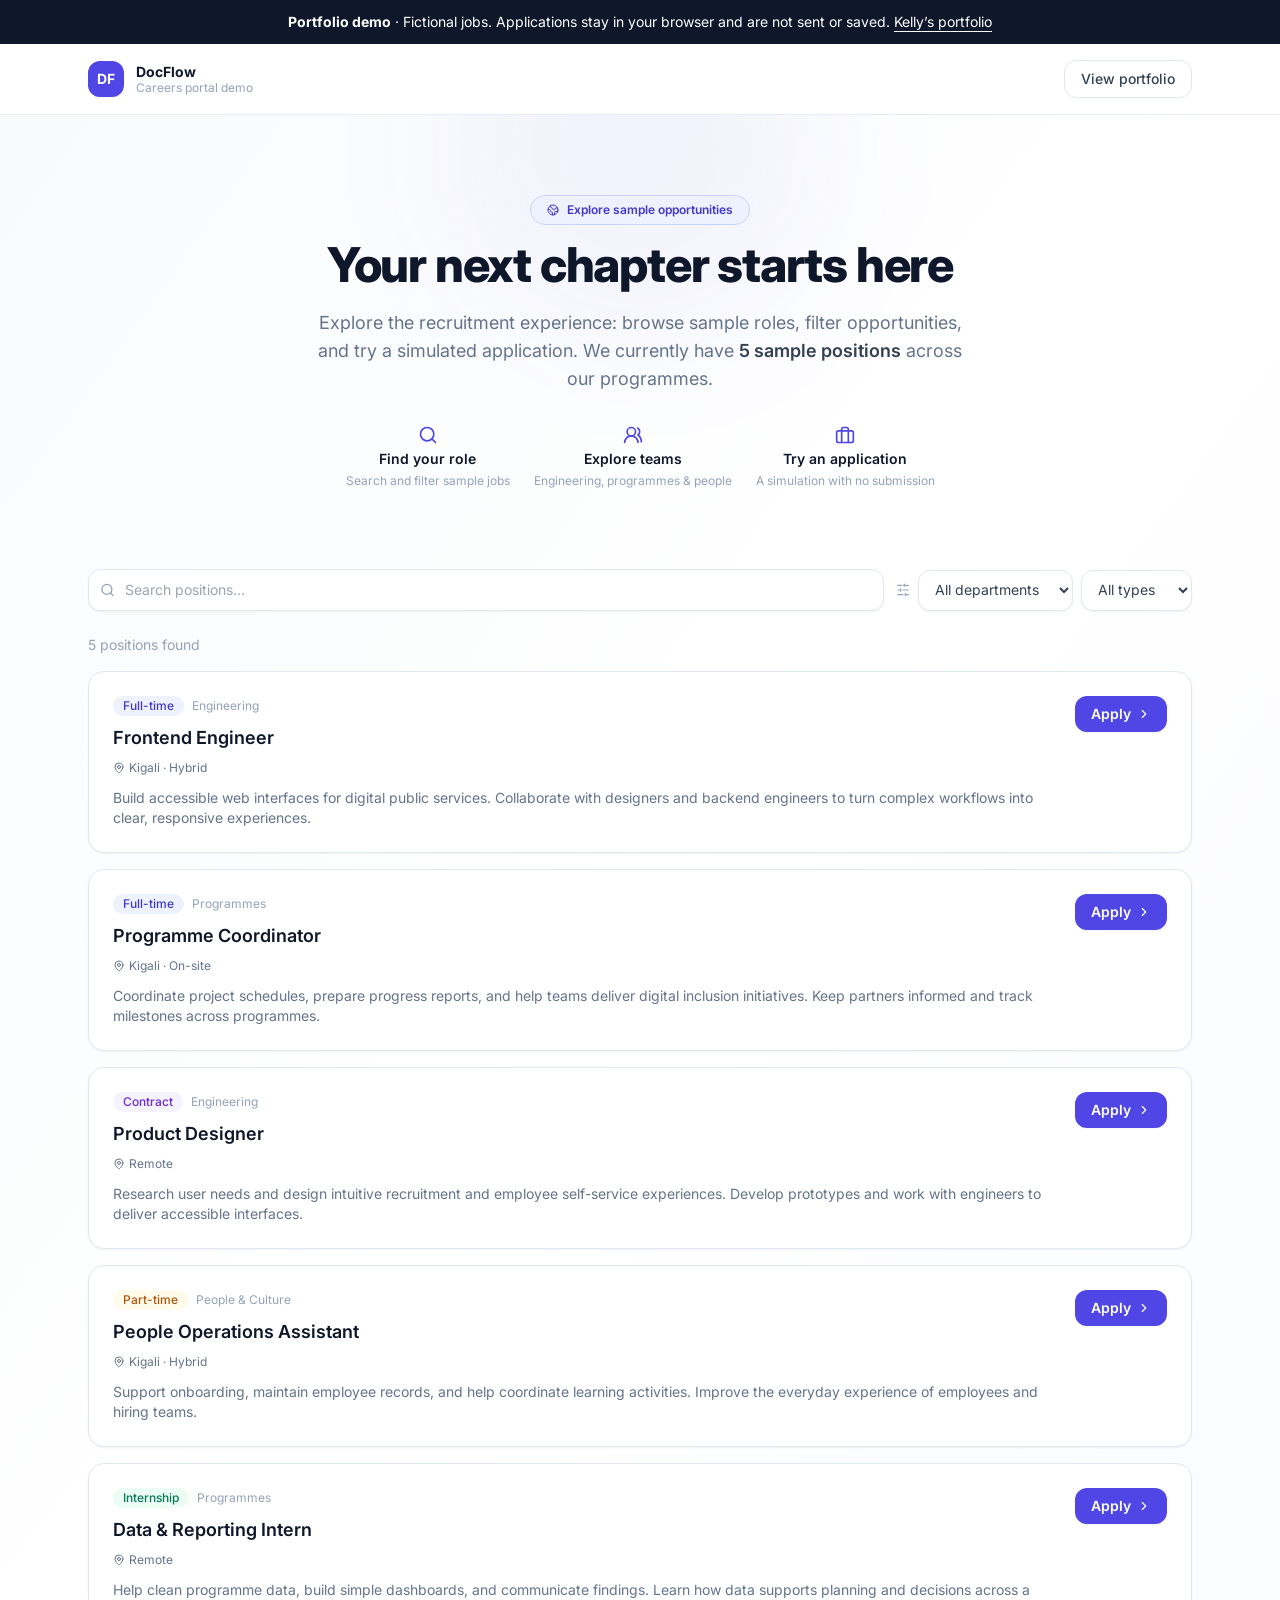
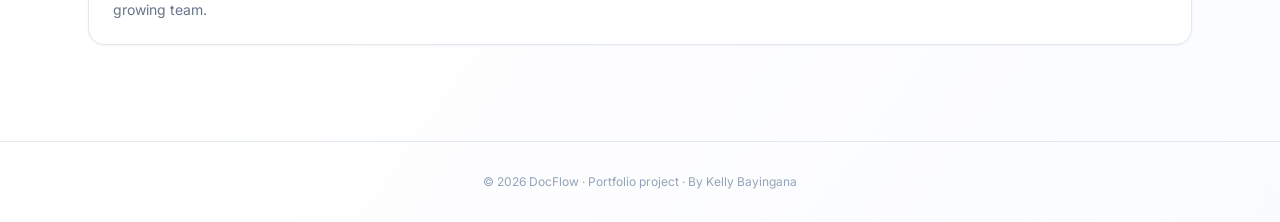
==== demos/docflow/index.html @ 4f66fca7 "Publish DocFlow careers portfolio demo with fictional jobs" ====
<!doctype html>
<html lang="en">
  <head>
    <meta charset="UTF-8" />
    <meta name="viewport" content="width=device-width, initial-scale=1.0" />
    <meta name="description" content="A portfolio demo by Kelly Bayingana. Explore fictional jobs and try a simulated application." />
    <meta name="robots" content="index, follow" />

    <!-- Open Graph for social sharing -->
    <meta property="og:type" content="website" />
    <meta property="og:title" content="DocFlow Careers Demo | Kelly Bayingana" />
    <meta property="og:description" content="Explore sample jobs and try a simulated application. No real vacancies or submissions." />

    <title>DocFlow Careers Demo | Kelly Bayingana</title>

    <link rel="preconnect" href="https://fonts.googleapis.com" />
    <link rel="preconnect" href="https://fonts.gstatic.com" crossorigin />
    <link href="https://fonts.googleapis.com/css2?family=Inter:wght@300;400;500;600;700;800&display=swap" rel="stylesheet" />
    <script type="module" crossorigin src="./assets/index-Dqf6gx4p.js"></script>
    <link rel="modulepreload" crossorigin href="./assets/vendor-Ba-yN1cj.js">
    <link rel="modulepreload" crossorigin href="./assets/icons-WJ3OxXAC.js">
    <link rel="stylesheet" crossorigin href="./assets/index-CYFd_Edy.css">
  </head>
  <body>
    <div id="root"></div>
  </body>
</html>
---- demos/docflow/assets/index-CYFd_Edy.css ----
*,:before,:after{--tw-border-spacing-x: 0;--tw-border-spacing-y: 0;--tw-translate-x: 0;--tw-translate-y: 0;--tw-rotate: 0;--tw-skew-x: 0;--tw-skew-y: 0;--tw-scale-x: 1;--tw-scale-y: 1;--tw-pan-x: ;--tw-pan-y: ;--tw-pinch-zoom: ;--tw-scroll-snap-strictness: proximity;--tw-gradient-from-position: ;--tw-gradient-via-position: ;--tw-gradient-to-position: ;--tw-ordinal: ;--tw-slashed-zero: ;--tw-numeric-figure: ;--tw-numeric-spacing: ;--tw-numeric-fraction: ;--tw-ring-inset: ;--tw-ring-offset-width: 0px;--tw-ring-offset-color: #fff;--tw-ring-color: rgb(59 130 246 / .5);--tw-ring-offset-shadow: 0 0 #0000;--tw-ring-shadow: 0 0 #0000;--tw-shadow: 0 0 #0000;--tw-shadow-colored: 0 0 #0000;--tw-blur: ;--tw-brightness: ;--tw-contrast: ;--tw-grayscale: ;--tw-hue-rotate: ;--tw-invert: ;--tw-saturate: ;--tw-sepia: ;--tw-drop-shadow: ;--tw-backdrop-blur: ;--tw-backdrop-brightness: ;--tw-backdrop-contrast: ;--tw-backdrop-grayscale: ;--tw-backdrop-hue-rotate: ;--tw-backdrop-invert: ;--tw-backdrop-opacity: ;--tw-backdrop-saturate: ;--tw-backdrop-sepia: ;--tw-contain-size: ;--tw-contain-layout: ;--tw-contain-paint: ;--tw-contain-style: }::backdrop{--tw-border-spacing-x: 0;--tw-border-spacing-y: 0;--tw-translate-x: 0;--tw-translate-y: 0;--tw-rotate: 0;--tw-skew-x: 0;--tw-skew-y: 0;--tw-scale-x: 1;--tw-scale-y: 1;--tw-pan-x: ;--tw-pan-y: ;--tw-pinch-zoom: ;--tw-scroll-snap-strictness: proximity;--tw-gradient-from-position: ;--tw-gradient-via-position: ;--tw-gradient-to-position: ;--tw-ordinal: ;--tw-slashed-zero: ;--tw-numeric-figure: ;--tw-numeric-spacing: ;--tw-numeric-fraction: ;--tw-ring-inset: ;--tw-ring-offset-width: 0px;--tw-ring-offset-color: #fff;--tw-ring-color: rgb(59 130 246 / .5);--tw-ring-offset-shadow: 0 0 #0000;--tw-ring-shadow: 0 0 #0000;--tw-shadow: 0 0 #0000;--tw-shadow-colored: 0 0 #0000;--tw-blur: ;--tw-brightness: ;--tw-contrast: ;--tw-grayscale: ;--tw-hue-rotate: ;--tw-invert: ;--tw-saturate: ;--tw-sepia: ;--tw-drop-shadow: ;--tw-backdrop-blur: ;--tw-backdrop-brightness: ;--tw-backdrop-contrast: ;--tw-backdrop-grayscale: ;--tw-backdrop-hue-rotate: ;--tw-backdrop-invert: ;--tw-backdrop-opacity: ;--tw-backdrop-saturate: ;--tw-backdrop-sepia: ;--tw-contain-size: ;--tw-contain-layout: ;--tw-contain-paint: ;--tw-contain-style: }*,:before,:after{box-sizing:border-box;border-width:0;border-style:solid;border-color:#e5e7eb}:before,:after{--tw-content: ""}html,:host{line-height:1.5;-webkit-text-size-adjust:100%;-moz-tab-size:4;-o-tab-size:4;tab-size:4;font-family:Inter,system-ui,sans-serif;font-feature-settings:normal;font-variation-settings:normal;-webkit-tap-highlight-color:transparent}body{margin:0;line-height:inherit}hr{height:0;color:inherit;border-top-width:1px}abbr:where([title]){-webkit-text-decoration:underline dotted;text-decoration:underline dotted}h1,h2,h3,h4,h5,h6{font-size:inherit;font-weight:inherit}a{color:inherit;text-decoration:inherit}b,strong{font-weight:bolder}code,kbd,samp,pre{font-family:ui-monospace,SFMono-Regular,Menlo,Monaco,Consolas,Liberation Mono,Courier New,monospace;font-feature-settings:normal;font-variation-settings:normal;font-size:1em}small{font-size:80%}sub,sup{font-size:75%;line-height:0;position:relative;vertical-align:baseline}sub{bottom:-.25em}sup{top:-.5em}table{text-indent:0;border-color:inherit;border-collapse:collapse}button,input,optgroup,select,textarea{font-family:inherit;font-feature-settings:inherit;font-variation-settings:inherit;font-size:100%;font-weight:inherit;line-height:inherit;letter-spacing:inherit;color:inherit;margin:0;padding:0}button,select{text-transform:none}button,input:where([type=button]),input:where([type=reset]),input:where([type=submit]){-webkit-appearance:button;background-color:transparent;background-image:none}:-moz-focusring{outline:auto}:-moz-ui-invalid{box-shadow:none}progress{vertical-align:baseline}::-webkit-inner-spin-button,::-webkit-outer-spin-button{height:auto}[type=search]{-webkit-appearance:textfield;outline-offset:-2px}::-webkit-search-decoration{-webkit-appearance:none}::-webkit-file-upload-button{-webkit-appearance:button;font:inherit}summary{display:list-item}blockquote,dl,dd,h1,h2,h3,h4,h5,h6,hr,figure,p,pre{margin:0}fieldset{margin:0;padding:0}legend{padding:0}ol,ul,menu{list-style:none;margin:0;padding:0}dialog{padding:0}textarea{resize:vertical}input::-moz-placeholder,textarea::-moz-placeholder{opacity:1;color:#9ca3af}input::placeholder,textarea::placeholder{opacity:1;color:#9ca3af}button,[role=button]{cursor:pointer}:disabled{cursor:default}img,svg,video,canvas,audio,iframe,embed,object{display:block;vertical-align:middle}img,video{max-width:100%;height:auto}[hidden]:where(:not([hidden=until-found])){display:none}.pointer-events-none{pointer-events:none}.absolute{position:absolute}.relative{position:relative}.sticky{position:sticky}.inset-0{top:0;right:0;bottom:0;left:0}.-top-40{top:-10rem}.left-1\/2{left:50%}.left-3{left:.75rem}.top-0{top:0}.top-1\/2{top:50%}.top-24{top:6rem}.z-40{z-index:40}.mx-auto{margin-left:auto;margin-right:auto}.mb-1\.5{margin-bottom:.375rem}.mb-2{margin-bottom:.5rem}.mb-4{margin-bottom:1rem}.mb-6{margin-bottom:1.5rem}.ml-0\.5{margin-left:.125rem}.mt-0\.5{margin-top:.125rem}.mt-1{margin-top:.25rem}.mt-2{margin-top:.5rem}.mt-3{margin-top:.75rem}.mt-4{margin-top:1rem}.mt-5{margin-top:1.25rem}.mt-6{margin-top:1.5rem}.mt-8{margin-top:2rem}.line-clamp-2{overflow:hidden;display:-webkit-box;-webkit-box-orient:vertical;-webkit-line-clamp:2}.line-clamp-6{overflow:hidden;display:-webkit-box;-webkit-box-orient:vertical;-webkit-line-clamp:6}.block{display:block}.flex{display:flex}.inline-flex{display:inline-flex}.grid{display:grid}.hidden{display:none}.h-12{height:3rem}.h-20{height:5rem}.h-32{height:8rem}.h-4{height:1rem}.h-7{height:1.75rem}.h-8{height:2rem}.h-9{height:2.25rem}.h-96{height:24rem}.min-h-\[120px\]{min-height:120px}.min-h-screen{min-height:100vh}.w-12{width:3rem}.w-20{width:5rem}.w-4{width:1rem}.w-7{width:1.75rem}.w-8{width:2rem}.w-9{width:2.25rem}.w-96{width:24rem}.w-full{width:100%}.min-w-0{min-width:0px}.max-w-2xl{max-width:42rem}.max-w-3xl{max-width:48rem}.max-w-4xl{max-width:56rem}.max-w-6xl{max-width:72rem}.max-w-md{max-width:28rem}.flex-1{flex:1 1 0%}.shrink-0{flex-shrink:0}.-translate-x-1\/2{--tw-translate-x: -50%;transform:translate(var(--tw-translate-x),var(--tw-translate-y)) rotate(var(--tw-rotate)) skew(var(--tw-skew-x)) skewY(var(--tw-skew-y)) scaleX(var(--tw-scale-x)) scaleY(var(--tw-scale-y))}.-translate-y-1\/2{--tw-translate-y: -50%;transform:translate(var(--tw-translate-x),var(--tw-translate-y)) rotate(var(--tw-rotate)) skew(var(--tw-skew-x)) skewY(var(--tw-skew-y)) scaleX(var(--tw-scale-x)) scaleY(var(--tw-scale-y))}@keyframes fadeIn{0%{opacity:0}to{opacity:1}}.animate-fade-in{animation:fadeIn .2s ease-out}@keyframes skeleton{0%,to{opacity:1}50%{opacity:.4}}.animate-skeleton{animation:skeleton 1.5s ease-in-out infinite}@keyframes spin{to{transform:rotate(360deg)}}.animate-spin{animation:spin 1s linear infinite}.cursor-pointer{cursor:pointer}.resize-none{resize:none}.flex-col{flex-direction:column}.flex-wrap{flex-wrap:wrap}.items-start{align-items:flex-start}.items-center{align-items:center}.justify-center{justify-content:center}.justify-between{justify-content:space-between}.gap-1{gap:.25rem}.gap-1\.5{gap:.375rem}.gap-2{gap:.5rem}.gap-3{gap:.75rem}.gap-4{gap:1rem}.gap-6{gap:1.5rem}.gap-8{gap:2rem}.gap-x-4{-moz-column-gap:1rem;column-gap:1rem}.gap-y-1{row-gap:.25rem}.space-y-2>:not([hidden])~:not([hidden]){--tw-space-y-reverse: 0;margin-top:calc(.5rem * calc(1 - var(--tw-space-y-reverse)));margin-bottom:calc(.5rem * var(--tw-space-y-reverse))}.space-y-4>:not([hidden])~:not([hidden]){--tw-space-y-reverse: 0;margin-top:calc(1rem * calc(1 - var(--tw-space-y-reverse)));margin-bottom:calc(1rem * var(--tw-space-y-reverse))}.space-y-8>:not([hidden])~:not([hidden]){--tw-space-y-reverse: 0;margin-top:calc(2rem * calc(1 - var(--tw-space-y-reverse)));margin-bottom:calc(2rem * var(--tw-space-y-reverse))}.overflow-hidden{overflow:hidden}.rounded{border-radius:.25rem}.rounded-2xl{border-radius:1rem}.rounded-full{border-radius:9999px}.rounded-lg{border-radius:.5rem}.rounded-xl{border-radius:.75rem}.border{border-width:1px}.border-2{border-width:2px}.border-b{border-bottom-width:1px}.border-t{border-top-width:1px}.border-dashed{border-style:dashed}.border-emerald-400{--tw-border-opacity: 1;border-color:rgb(52 211 153 / var(--tw-border-opacity, 1))}.border-primary-200{--tw-border-opacity: 1;border-color:rgb(199 210 254 / var(--tw-border-opacity, 1))}.border-primary-400{--tw-border-opacity: 1;border-color:rgb(129 140 248 / var(--tw-border-opacity, 1))}.border-primary-600{--tw-border-opacity: 1;border-color:rgb(79 70 229 / var(--tw-border-opacity, 1))}.border-slate-100{--tw-border-opacity: 1;border-color:rgb(241 245 249 / var(--tw-border-opacity, 1))}.border-slate-200{--tw-border-opacity: 1;border-color:rgb(226 232 240 / var(--tw-border-opacity, 1))}.border-slate-200\/80{border-color:#e2e8f0cc}.border-slate-300{--tw-border-opacity: 1;border-color:rgb(203 213 225 / var(--tw-border-opacity, 1))}.border-white\/30{border-color:#ffffff4d}.border-t-transparent{border-top-color:transparent}.border-t-white{--tw-border-opacity: 1;border-top-color:rgb(255 255 255 / var(--tw-border-opacity, 1))}.bg-amber-50{--tw-bg-opacity: 1;background-color:rgb(255 251 235 / var(--tw-bg-opacity, 1))}.bg-emerald-100{--tw-bg-opacity: 1;background-color:rgb(209 250 229 / var(--tw-bg-opacity, 1))}.bg-emerald-50{--tw-bg-opacity: 1;background-color:rgb(236 253 245 / var(--tw-bg-opacity, 1))}.bg-primary-50{--tw-bg-opacity: 1;background-color:rgb(238 242 255 / var(--tw-bg-opacity, 1))}.bg-primary-600{--tw-bg-opacity: 1;background-color:rgb(79 70 229 / var(--tw-bg-opacity, 1))}.bg-primary-600\/5{background-color:#4f46e50d}.bg-rose-50{--tw-bg-opacity: 1;background-color:rgb(255 241 242 / var(--tw-bg-opacity, 1))}.bg-slate-100{--tw-bg-opacity: 1;background-color:rgb(241 245 249 / var(--tw-bg-opacity, 1))}.bg-slate-50{--tw-bg-opacity: 1;background-color:rgb(248 250 252 / var(--tw-bg-opacity, 1))}.bg-slate-900{--tw-bg-opacity: 1;background-color:rgb(15 23 42 / var(--tw-bg-opacity, 1))}.bg-violet-50{--tw-bg-opacity: 1;background-color:rgb(245 243 255 / var(--tw-bg-opacity, 1))}.bg-white{--tw-bg-opacity: 1;background-color:rgb(255 255 255 / var(--tw-bg-opacity, 1))}.bg-white\/90{background-color:#ffffffe6}.bg-gradient-to-br{background-image:linear-gradient(to bottom right,var(--tw-gradient-stops))}.from-slate-50{--tw-gradient-from: #f8fafc var(--tw-gradient-from-position);--tw-gradient-to: rgb(248 250 252 / 0) var(--tw-gradient-to-position);--tw-gradient-stops: var(--tw-gradient-from), var(--tw-gradient-to)}.via-white{--tw-gradient-to: rgb(255 255 255 / 0) var(--tw-gradient-to-position);--tw-gradient-stops: var(--tw-gradient-from), #fff var(--tw-gradient-via-position), var(--tw-gradient-to)}.to-primary-50\/30{--tw-gradient-to: rgb(238 242 255 / .3) var(--tw-gradient-to-position)}.p-4{padding:1rem}.p-6{padding:1.5rem}.p-8{padding:2rem}.px-2\.5{padding-left:.625rem;padding-right:.625rem}.px-3{padding-left:.75rem;padding-right:.75rem}.px-3\.5{padding-left:.875rem;padding-right:.875rem}.px-4{padding-left:1rem;padding-right:1rem}.px-6{padding-left:1.5rem;padding-right:1.5rem}.px-8{padding-left:2rem;padding-right:2rem}.py-0\.5{padding-top:.125rem;padding-bottom:.125rem}.py-1\.5{padding-top:.375rem;padding-bottom:.375rem}.py-10{padding-top:2.5rem;padding-bottom:2.5rem}.py-2{padding-top:.5rem;padding-bottom:.5rem}.py-2\.5{padding-top:.625rem;padding-bottom:.625rem}.py-20{padding-top:5rem;padding-bottom:5rem}.py-24{padding-top:6rem;padding-bottom:6rem}.py-3{padding-top:.75rem;padding-bottom:.75rem}.py-4{padding-top:1rem;padding-bottom:1rem}.py-8{padding-top:2rem;padding-bottom:2rem}.pb-24{padding-bottom:6rem}.pl-9{padding-left:2.25rem}.pr-3\.5{padding-right:.875rem}.pr-4{padding-right:1rem}.pt-2{padding-top:.5rem}.pt-4{padding-top:1rem}.text-center{text-align:center}.text-2xl{font-size:1.5rem;line-height:2rem}.text-4xl{font-size:2.25rem;line-height:2.5rem}.text-lg{font-size:1.125rem;line-height:1.75rem}.text-sm{font-size:.875rem;line-height:1.25rem}.text-xl{font-size:1.25rem;line-height:1.75rem}.text-xs{font-size:.75rem;line-height:1rem}.font-bold{font-weight:700}.font-extrabold{font-weight:800}.font-medium{font-weight:500}.font-normal{font-weight:400}.font-semibold{font-weight:600}.uppercase{text-transform:uppercase}.leading-relaxed{line-height:1.625}.leading-snug{line-height:1.375}.leading-tight{line-height:1.25}.tracking-tight{letter-spacing:-.025em}.tracking-wide{letter-spacing:.025em}.text-amber-600{--tw-text-opacity: 1;color:rgb(217 119 6 / var(--tw-text-opacity, 1))}.text-amber-700{--tw-text-opacity: 1;color:rgb(180 83 9 / var(--tw-text-opacity, 1))}.text-emerald-600{--tw-text-opacity: 1;color:rgb(5 150 105 / var(--tw-text-opacity, 1))}.text-emerald-700{--tw-text-opacity: 1;color:rgb(4 120 87 / var(--tw-text-opacity, 1))}.text-primary-600{--tw-text-opacity: 1;color:rgb(79 70 229 / var(--tw-text-opacity, 1))}.text-primary-700{--tw-text-opacity: 1;color:rgb(67 56 202 / var(--tw-text-opacity, 1))}.text-rose-500{--tw-text-opacity: 1;color:rgb(244 63 94 / var(--tw-text-opacity, 1))}.text-rose-600{--tw-text-opacity: 1;color:rgb(225 29 72 / var(--tw-text-opacity, 1))}.text-rose-700{--tw-text-opacity: 1;color:rgb(190 18 60 / var(--tw-text-opacity, 1))}.text-slate-200{--tw-text-opacity: 1;color:rgb(226 232 240 / var(--tw-text-opacity, 1))}.text-slate-300{--tw-text-opacity: 1;color:rgb(203 213 225 / var(--tw-text-opacity, 1))}.text-slate-400{--tw-text-opacity: 1;color:rgb(148 163 184 / var(--tw-text-opacity, 1))}.text-slate-500{--tw-text-opacity: 1;color:rgb(100 116 139 / var(--tw-text-opacity, 1))}.text-slate-600{--tw-text-opacity: 1;color:rgb(71 85 105 / var(--tw-text-opacity, 1))}.text-slate-700{--tw-text-opacity: 1;color:rgb(51 65 85 / var(--tw-text-opacity, 1))}.text-slate-800{--tw-text-opacity: 1;color:rgb(30 41 59 / var(--tw-text-opacity, 1))}.text-slate-900{--tw-text-opacity: 1;color:rgb(15 23 42 / var(--tw-text-opacity, 1))}.text-violet-600{--tw-text-opacity: 1;color:rgb(124 58 237 / var(--tw-text-opacity, 1))}.text-violet-700{--tw-text-opacity: 1;color:rgb(109 40 217 / var(--tw-text-opacity, 1))}.text-white{--tw-text-opacity: 1;color:rgb(255 255 255 / var(--tw-text-opacity, 1))}.underline{text-decoration-line:underline}.underline-offset-4{text-underline-offset:4px}.opacity-0{opacity:0}.shadow-sm{--tw-shadow: 0 1px 2px 0 rgb(0 0 0 / .05);--tw-shadow-colored: 0 1px 2px 0 var(--tw-shadow-color);box-shadow:var(--tw-ring-offset-shadow, 0 0 #0000),var(--tw-ring-shadow, 0 0 #0000),var(--tw-shadow)}.outline-none{outline:2px solid transparent;outline-offset:2px}.blur-3xl{--tw-blur: blur(64px);filter:var(--tw-blur) var(--tw-brightness) var(--tw-contrast) var(--tw-grayscale) var(--tw-hue-rotate) var(--tw-invert) var(--tw-saturate) var(--tw-sepia) var(--tw-drop-shadow)}.filter{filter:var(--tw-blur) var(--tw-brightness) var(--tw-contrast) var(--tw-grayscale) var(--tw-hue-rotate) var(--tw-invert) var(--tw-saturate) var(--tw-sepia) var(--tw-drop-shadow)}.backdrop-blur-md{--tw-backdrop-blur: blur(12px);-webkit-backdrop-filter:var(--tw-backdrop-blur) var(--tw-backdrop-brightness) var(--tw-backdrop-contrast) var(--tw-backdrop-grayscale) var(--tw-backdrop-hue-rotate) var(--tw-backdrop-invert) var(--tw-backdrop-opacity) var(--tw-backdrop-saturate) var(--tw-backdrop-sepia);backdrop-filter:var(--tw-backdrop-blur) var(--tw-backdrop-brightness) var(--tw-backdrop-contrast) var(--tw-backdrop-grayscale) var(--tw-backdrop-hue-rotate) var(--tw-backdrop-invert) var(--tw-backdrop-opacity) var(--tw-backdrop-saturate) var(--tw-backdrop-sepia)}.transition-all{transition-property:all;transition-timing-function:cubic-bezier(.4,0,.2,1);transition-duration:.15s}.transition-colors{transition-property:color,background-color,border-color,text-decoration-color,fill,stroke;transition-timing-function:cubic-bezier(.4,0,.2,1);transition-duration:.15s}.duration-200{transition-duration:.2s}html{font-family:Inter,system-ui,sans-serif;-webkit-font-smoothing:antialiased}*{transition-property:color,background-color,border-color,box-shadow;transition-timing-function:cubic-bezier(.4,0,.2,1);transition-duration:.15s}.hover\:border-primary-200:hover{--tw-border-opacity: 1;border-color:rgb(199 210 254 / var(--tw-border-opacity, 1))}.hover\:border-primary-300:hover{--tw-border-opacity: 1;border-color:rgb(165 180 252 / var(--tw-border-opacity, 1))}.hover\:border-slate-300:hover{--tw-border-opacity: 1;border-color:rgb(203 213 225 / var(--tw-border-opacity, 1))}.hover\:bg-primary-700:hover{--tw-bg-opacity: 1;background-color:rgb(67 56 202 / var(--tw-bg-opacity, 1))}.hover\:bg-slate-50:hover{--tw-bg-opacity: 1;background-color:rgb(248 250 252 / var(--tw-bg-opacity, 1))}.hover\:text-primary-600:hover{--tw-text-opacity: 1;color:rgb(79 70 229 / var(--tw-text-opacity, 1))}.hover\:text-slate-700:hover{--tw-text-opacity: 1;color:rgb(51 65 85 / var(--tw-text-opacity, 1))}.hover\:underline:hover{text-decoration-line:underline}.hover\:shadow-lg:hover{--tw-shadow: 0 10px 15px -3px rgb(0 0 0 / .1), 0 4px 6px -4px rgb(0 0 0 / .1);--tw-shadow-colored: 0 10px 15px -3px var(--tw-shadow-color), 0 4px 6px -4px var(--tw-shadow-color);box-shadow:var(--tw-ring-offset-shadow, 0 0 #0000),var(--tw-ring-shadow, 0 0 #0000),var(--tw-shadow)}.hover\:shadow-md:hover{--tw-shadow: 0 4px 6px -1px rgb(0 0 0 / .1), 0 2px 4px -2px rgb(0 0 0 / .1);--tw-shadow-colored: 0 4px 6px -1px var(--tw-shadow-color), 0 2px 4px -2px var(--tw-shadow-color);box-shadow:var(--tw-ring-offset-shadow, 0 0 #0000),var(--tw-ring-shadow, 0 0 #0000),var(--tw-shadow)}.focus\:border-primary-400:focus{--tw-border-opacity: 1;border-color:rgb(129 140 248 / var(--tw-border-opacity, 1))}.focus\:outline-none:focus{outline:2px solid transparent;outline-offset:2px}.focus\:ring-2:focus{--tw-ring-offset-shadow: var(--tw-ring-inset) 0 0 0 var(--tw-ring-offset-width) var(--tw-ring-offset-color);--tw-ring-shadow: var(--tw-ring-inset) 0 0 0 calc(2px + var(--tw-ring-offset-width)) var(--tw-ring-color);box-shadow:var(--tw-ring-offset-shadow),var(--tw-ring-shadow),var(--tw-shadow, 0 0 #0000)}.focus\:ring-primary-100:focus{--tw-ring-opacity: 1;--tw-ring-color: rgb(224 231 255 / var(--tw-ring-opacity, 1))}.focus\:ring-primary-500:focus{--tw-ring-opacity: 1;--tw-ring-color: rgb(99 102 241 / var(--tw-ring-opacity, 1))}.active\:scale-95:active{--tw-scale-x: .95;--tw-scale-y: .95;transform:translate(var(--tw-translate-x),var(--tw-translate-y)) rotate(var(--tw-rotate)) skew(var(--tw-skew-x)) skewY(var(--tw-skew-y)) scaleX(var(--tw-scale-x)) scaleY(var(--tw-scale-y))}.disabled\:cursor-not-allowed:disabled{cursor:not-allowed}.disabled\:opacity-50:disabled{opacity:.5}.group:hover .group-hover\:text-primary-700{--tw-text-opacity: 1;color:rgb(67 56 202 / var(--tw-text-opacity, 1))}@media (min-width: 640px){.sm\:block{display:block}.sm\:grid-cols-2{grid-template-columns:repeat(2,minmax(0,1fr))}.sm\:flex-row{flex-direction:row}.sm\:items-center{align-items:center}.sm\:text-5xl{font-size:3rem;line-height:1}}@media (min-width: 1024px){.lg\:col-span-1{grid-column:span 1 / span 1}.lg\:col-span-2{grid-column:span 2 / span 2}.lg\:grid-cols-3{grid-template-columns:repeat(3,minmax(0,1fr))}}
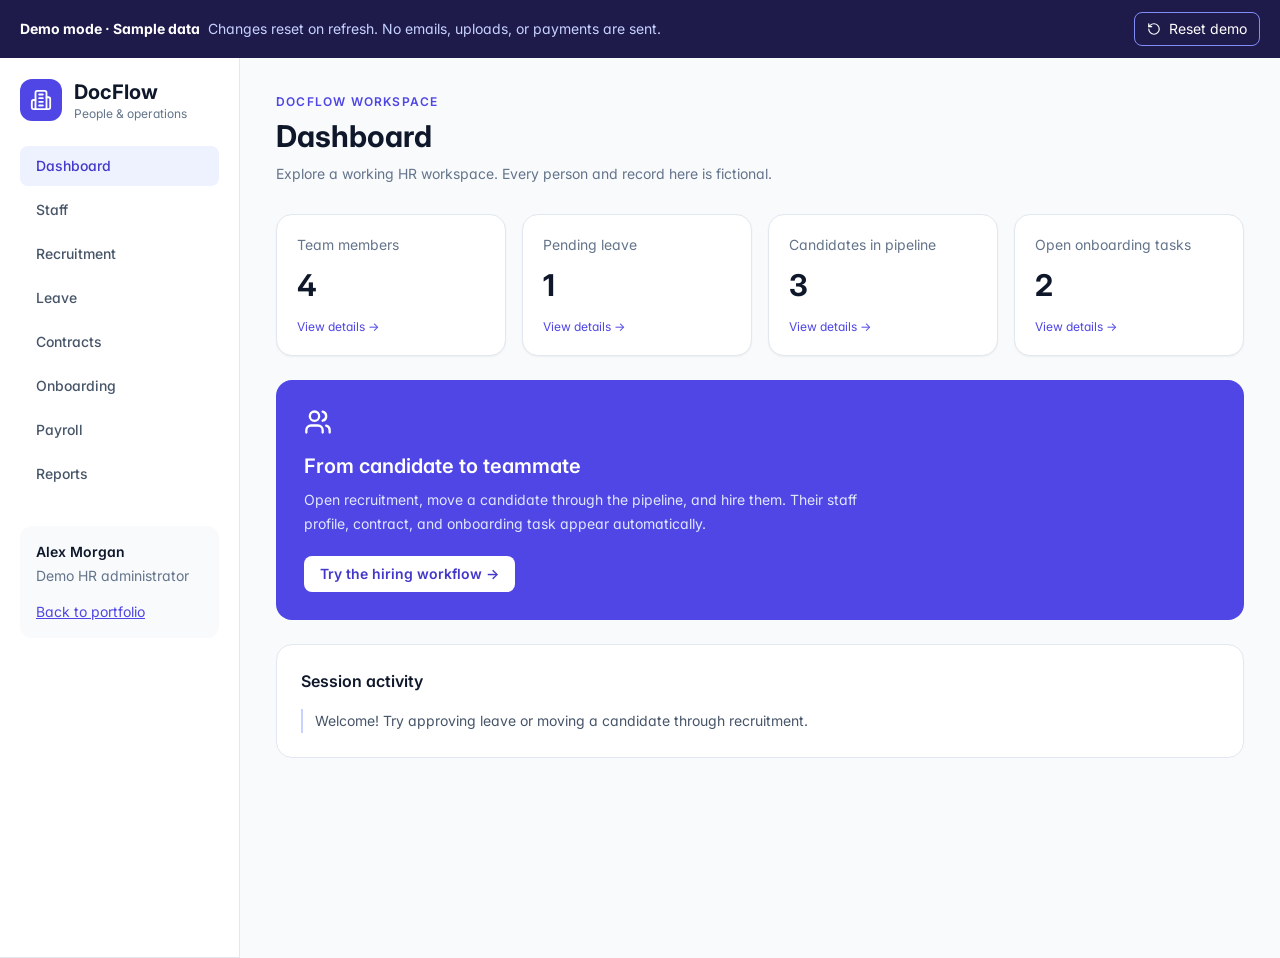
==== commit ee5ad6de: "Publish interactive no-login DocFlow demo" ====
--- a/demos/docflow/index.html
+++ b/demos/docflow/index.html
@@ -1,25 +1,15 @@
-<!doctype html>
+<!DOCTYPE html>
 <html lang="en">
   <head>
     <meta charset="UTF-8" />
+    <link rel="icon" type="image/svg+xml" href="./favicon.svg" />
     <meta name="viewport" content="width=device-width, initial-scale=1.0" />
-    <meta name="description" content="A portfolio demo by Kelly Bayingana. Explore fictional jobs and try a simulated application." />
-    <meta name="robots" content="index, follow" />
-
-    <!-- Open Graph for social sharing -->
-    <meta property="og:type" content="website" />
-    <meta property="og:title" content="DocFlow Careers Demo | Kelly Bayingana" />
-    <meta property="og:description" content="Explore sample jobs and try a simulated application. No real vacancies or submissions." />
-
-    <title>DocFlow Careers Demo | Kelly Bayingana</title>
-
+    <title>Smart Africa HR</title>
     <link rel="preconnect" href="https://fonts.googleapis.com" />
     <link rel="preconnect" href="https://fonts.gstatic.com" crossorigin />
-    <link href="https://fonts.googleapis.com/css2?family=Inter:wght@300;400;500;600;700;800&display=swap" rel="stylesheet" />
-    <script type="module" crossorigin src="./assets/index-Dqf6gx4p.js"></script>
-    <link rel="modulepreload" crossorigin href="./assets/vendor-Ba-yN1cj.js">
-    <link rel="modulepreload" crossorigin href="./assets/icons-WJ3OxXAC.js">
-    <link rel="stylesheet" crossorigin href="./assets/index-CYFd_Edy.css">
+    <link href="https://fonts.googleapis.com/css2?family=Inter:wght@400;500;600;700&display=swap" rel="stylesheet" />
+    <script type="module" crossorigin src="./assets/index-BOc11xuz.js"></script>
+    <link rel="stylesheet" crossorigin href="./assets/index-jQndTuU3.css">
   </head>
   <body>
     <div id="root"></div>
--- a/demos/docflow/assets/index-jQndTuU3.css
+++ b/demos/docflow/assets/index-jQndTuU3.css
@@ -0,0 +1 @@
+*,:before,:after{--tw-border-spacing-x: 0;--tw-border-spacing-y: 0;--tw-translate-x: 0;--tw-translate-y: 0;--tw-rotate: 0;--tw-skew-x: 0;--tw-skew-y: 0;--tw-scale-x: 1;--tw-scale-y: 1;--tw-pan-x: ;--tw-pan-y: ;--tw-pinch-zoom: ;--tw-scroll-snap-strictness: proximity;--tw-gradient-from-position: ;--tw-gradient-via-position: ;--tw-gradient-to-position: ;--tw-ordinal: ;--tw-slashed-zero: ;--tw-numeric-figure: ;--tw-numeric-spacing: ;--tw-numeric-fraction: ;--tw-ring-inset: ;--tw-ring-offset-width: 0px;--tw-ring-offset-color: #fff;--tw-ring-color: rgb(59 130 246 / .5);--tw-ring-offset-shadow: 0 0 #0000;--tw-ring-shadow: 0 0 #0000;--tw-shadow: 0 0 #0000;--tw-shadow-colored: 0 0 #0000;--tw-blur: ;--tw-brightness: ;--tw-contrast: ;--tw-grayscale: ;--tw-hue-rotate: ;--tw-invert: ;--tw-saturate: ;--tw-sepia: ;--tw-drop-shadow: ;--tw-backdrop-blur: ;--tw-backdrop-brightness: ;--tw-backdrop-contrast: ;--tw-backdrop-grayscale: ;--tw-backdrop-hue-rotate: ;--tw-backdrop-invert: ;--tw-backdrop-opacity: ;--tw-backdrop-saturate: ;--tw-backdrop-sepia: ;--tw-contain-size: ;--tw-contain-layout: ;--tw-contain-paint: ;--tw-contain-style: }::backdrop{--tw-border-spacing-x: 0;--tw-border-spacing-y: 0;--tw-translate-x: 0;--tw-translate-y: 0;--tw-rotate: 0;--tw-skew-x: 0;--tw-skew-y: 0;--tw-scale-x: 1;--tw-scale-y: 1;--tw-pan-x: ;--tw-pan-y: ;--tw-pinch-zoom: ;--tw-scroll-snap-strictness: proximity;--tw-gradient-from-position: ;--tw-gradient-via-position: ;--tw-gradient-to-position: ;--tw-ordinal: ;--tw-slashed-zero: ;--tw-numeric-figure: ;--tw-numeric-spacing: ;--tw-numeric-fraction: ;--tw-ring-inset: ;--tw-ring-offset-width: 0px;--tw-ring-offset-color: #fff;--tw-ring-color: rgb(59 130 246 / .5);--tw-ring-offset-shadow: 0 0 #0000;--tw-ring-shadow: 0 0 #0000;--tw-shadow: 0 0 #0000;--tw-shadow-colored: 0 0 #0000;--tw-blur: ;--tw-brightness: ;--tw-contrast: ;--tw-grayscale: ;--tw-hue-rotate: ;--tw-invert: ;--tw-saturate: ;--tw-sepia: ;--tw-drop-shadow: ;--tw-backdrop-blur: ;--tw-backdrop-brightness: ;--tw-backdrop-contrast: ;--tw-backdrop-grayscale: ;--tw-backdrop-hue-rotate: ;--tw-backdrop-invert: ;--tw-backdrop-opacity: ;--tw-backdrop-saturate: ;--tw-backdrop-sepia: ;--tw-contain-size: ;--tw-contain-layout: ;--tw-contain-paint: ;--tw-contain-style: }*,:before,:after{box-sizing:border-box;border-width:0;border-style:solid;border-color:#e5e7eb}:before,:after{--tw-content: ""}html,:host{line-height:1.5;-webkit-text-size-adjust:100%;-moz-tab-size:4;-o-tab-size:4;tab-size:4;font-family:Inter,system-ui,sans-serif;font-feature-settings:normal;font-variation-settings:normal;-webkit-tap-highlight-color:transparent}body{margin:0;line-height:inherit}hr{height:0;color:inherit;border-top-width:1px}abbr:where([title]){-webkit-text-decoration:underline dotted;text-decoration:underline dotted}h1,h2,h3,h4,h5,h6{font-size:inherit;font-weight:inherit}a{color:inherit;text-decoration:inherit}b,strong{font-weight:bolder}code,kbd,samp,pre{font-family:ui-monospace,SFMono-Regular,Menlo,Monaco,Consolas,Liberation Mono,Courier New,monospace;font-feature-settings:normal;font-variation-settings:normal;font-size:1em}small{font-size:80%}sub,sup{font-size:75%;line-height:0;position:relative;vertical-align:baseline}sub{bottom:-.25em}sup{top:-.5em}table{text-indent:0;border-color:inherit;border-collapse:collapse}button,input,optgroup,select,textarea{font-family:inherit;font-feature-settings:inherit;font-variation-settings:inherit;font-size:100%;font-weight:inherit;line-height:inherit;letter-spacing:inherit;color:inherit;margin:0;padding:0}button,select{text-transform:none}button,input:where([type=button]),input:where([type=reset]),input:where([type=submit]){-webkit-appearance:button;background-color:transparent;background-image:none}:-moz-focusring{outline:auto}:-moz-ui-invalid{box-shadow:none}progress{vertical-align:baseline}::-webkit-inner-spin-button,::-webkit-outer-spin-button{height:auto}[type=search]{-webkit-appearance:textfield;outline-offset:-2px}::-webkit-search-decoration{-webkit-appearance:none}::-webkit-file-upload-button{-webkit-appearance:button;font:inherit}summary{display:list-item}blockquote,dl,dd,h1,h2,h3,h4,h5,h6,hr,figure,p,pre{margin:0}fieldset{margin:0;padding:0}legend{padding:0}ol,ul,menu{list-style:none;margin:0;padding:0}dialog{padding:0}textarea{resize:vertical}input::-moz-placeholder,textarea::-moz-placeholder{opacity:1;color:#9ca3af}input::placeholder,textarea::placeholder{opacity:1;color:#9ca3af}button,[role=button]{cursor:pointer}:disabled{cursor:default}img,svg,video,canvas,audio,iframe,embed,object{display:block;vertical-align:middle}img,video{max-width:100%;height:auto}[hidden]:where(:not([hidden=until-found])){display:none}:root{--sidebar-width: 256px;--topbar-height: 64px}body{--tw-bg-opacity: 1;background-color:rgb(248 250 252 / var(--tw-bg-opacity, 1));font-family:Inter,system-ui,sans-serif;--tw-text-opacity: 1;color:rgb(15 23 42 / var(--tw-text-opacity, 1));-webkit-font-smoothing:antialiased;-moz-osx-font-smoothing:grayscale}body:is(.dark *){--tw-bg-opacity: 1;background-color:rgb(2 6 23 / var(--tw-bg-opacity, 1));--tw-text-opacity: 1;color:rgb(241 245 249 / var(--tw-text-opacity, 1))}body{font-feature-settings:"cv02","cv03","cv04","cv11"}*{--tw-border-opacity: 1;border-color:rgb(226 232 240 / var(--tw-border-opacity, 1))}*:is(.dark *){--tw-border-opacity: 1;border-color:rgb(30 41 59 / var(--tw-border-opacity, 1))}:focus-visible{outline-width:2px;outline-offset:2px;outline-color:#6366f1}@media (prefers-reduced-motion: reduce){*,*:before,*:after{animation-duration:.01ms!important;transition-duration:.01ms!important}}.btn-primary{display:inline-flex;cursor:pointer;align-items:center;justify-content:center;gap:.5rem;border-radius:.5rem;padding:.5rem 1rem;font-size:.875rem;line-height:1.25rem;font-weight:500;transition-property:all;transition-timing-function:cubic-bezier(.4,0,.2,1);transition-duration:.15s}.btn-primary:focus-visible{outline-width:2px;outline-offset:2px}.btn-primary:disabled{pointer-events:none;opacity:.5}.btn-primary{--tw-bg-opacity: 1;background-color:rgb(79 70 229 / var(--tw-bg-opacity, 1));--tw-text-opacity: 1;color:rgb(255 255 255 / var(--tw-text-opacity, 1));--tw-shadow: 0 1px 2px 0 rgb(0 0 0 / .05);--tw-shadow-colored: 0 1px 2px 0 var(--tw-shadow-color);box-shadow:var(--tw-ring-offset-shadow, 0 0 #0000),var(--tw-ring-shadow, 0 0 #0000),var(--tw-shadow)}.btn-primary:hover{--tw-bg-opacity: 1;background-color:rgb(67 56 202 / var(--tw-bg-opacity, 1))}.btn-primary:focus-visible{outline-color:#4f46e5}.btn-primary:active{--tw-bg-opacity: 1;background-color:rgb(55 48 163 / var(--tw-bg-opacity, 1))}.btn-secondary{display:inline-flex;cursor:pointer;align-items:center;justify-content:center;gap:.5rem;border-radius:.5rem;padding:.5rem 1rem;font-size:.875rem;line-height:1.25rem;font-weight:500;transition-property:all;transition-timing-function:cubic-bezier(.4,0,.2,1);transition-duration:.15s}.btn-secondary:focus-visible{outline-width:2px;outline-offset:2px}.btn-secondary:disabled{pointer-events:none;opacity:.5}.btn-secondary{border-width:1px;--tw-border-opacity: 1;border-color:rgb(226 232 240 / var(--tw-border-opacity, 1));--tw-bg-opacity: 1;background-color:rgb(255 255 255 / var(--tw-bg-opacity, 1));--tw-text-opacity: 1;color:rgb(51 65 85 / var(--tw-text-opacity, 1));--tw-shadow: 0 1px 2px 0 rgb(0 0 0 / .05);--tw-shadow-colored: 0 1px 2px 0 var(--tw-shadow-color);box-shadow:var(--tw-ring-offset-shadow, 0 0 #0000),var(--tw-ring-shadow, 0 0 #0000),var(--tw-shadow)}.btn-secondary:hover{--tw-bg-opacity: 1;background-color:rgb(248 250 252 / var(--tw-bg-opacity, 1))}.btn-secondary:active{--tw-bg-opacity: 1;background-color:rgb(241 245 249 / var(--tw-bg-opacity, 1))}.btn-secondary:is(.dark *){--tw-border-opacity: 1;border-color:rgb(51 65 85 / var(--tw-border-opacity, 1));--tw-bg-opacity: 1;background-color:rgb(30 41 59 / var(--tw-bg-opacity, 1));--tw-text-opacity: 1;color:rgb(226 232 240 / var(--tw-text-opacity, 1))}.btn-secondary:hover:is(.dark *){--tw-bg-opacity: 1;background-color:rgb(51 65 85 / var(--tw-bg-opacity, 1))}.btn-ghost{display:inline-flex;cursor:pointer;align-items:center;justify-content:center;gap:.5rem;border-radius:.5rem;padding:.5rem 1rem;font-size:.875rem;line-height:1.25rem;font-weight:500;transition-property:all;transition-timing-function:cubic-bezier(.4,0,.2,1);transition-duration:.15s}.btn-ghost:focus-visible{outline-width:2px;outline-offset:2px}.btn-ghost:disabled{pointer-events:none;opacity:.5}.btn-ghost{--tw-text-opacity: 1;color:rgb(71 85 105 / var(--tw-text-opacity, 1))}.btn-ghost:hover{--tw-bg-opacity: 1;background-color:rgb(241 245 249 / var(--tw-bg-opacity, 1));--tw-text-opacity: 1;color:rgb(15 23 42 / var(--tw-text-opacity, 1))}.btn-ghost:is(.dark *){--tw-text-opacity: 1;color:rgb(148 163 184 / var(--tw-text-opacity, 1))}.btn-ghost:hover:is(.dark *){--tw-bg-opacity: 1;background-color:rgb(30 41 59 / var(--tw-bg-opacity, 1));--tw-text-opacity: 1;color:rgb(241 245 249 / var(--tw-text-opacity, 1))}.btn-danger{display:inline-flex;cursor:pointer;align-items:center;justify-content:center;gap:.5rem;border-radius:.5rem;padding:.5rem 1rem;font-size:.875rem;line-height:1.25rem;font-weight:500;transition-property:all;transition-timing-function:cubic-bezier(.4,0,.2,1);transition-duration:.15s}.btn-danger:focus-visible{outline-width:2px;outline-offset:2px}.btn-danger:disabled{pointer-events:none;opacity:.5}.btn-danger{--tw-bg-opacity: 1;background-color:rgb(225 29 72 / var(--tw-bg-opacity, 1));--tw-text-opacity: 1;color:rgb(255 255 255 / var(--tw-text-opacity, 1))}.btn-danger:hover{--tw-bg-opacity: 1;background-color:rgb(190 18 60 / var(--tw-bg-opacity, 1))}.btn-danger:focus-visible{outline-color:#e11d48}.btn-sm{padding:.375rem .75rem;font-size:.75rem;line-height:1rem}.btn-lg{padding:.625rem 1.25rem;font-size:1rem;line-height:1.5rem}.btn-icon{display:inline-flex;cursor:pointer;align-items:center;justify-content:center;gap:.5rem;border-radius:.5rem;padding:.5rem 1rem;font-size:.875rem;line-height:1.25rem;font-weight:500;transition-property:all;transition-timing-function:cubic-bezier(.4,0,.2,1);transition-duration:.15s}.btn-icon:focus-visible{outline-width:2px;outline-offset:2px}.btn-icon:disabled{pointer-events:none;opacity:.5}.btn-icon{height:2.25rem;width:2.25rem;border-radius:.5rem;padding:0}.card{border-radius:1rem;border-width:1px;--tw-border-opacity: 1;border-color:rgb(226 232 240 / var(--tw-border-opacity, 1));--tw-bg-opacity: 1;background-color:rgb(255 255 255 / var(--tw-bg-opacity, 1));padding:1.25rem;--tw-shadow: 0 1px 3px 0 rgb(0 0 0 / .04), 0 1px 2px -1px rgb(0 0 0 / .04);--tw-shadow-colored: 0 1px 3px 0 var(--tw-shadow-color), 0 1px 2px -1px var(--tw-shadow-color);box-shadow:var(--tw-ring-offset-shadow, 0 0 #0000),var(--tw-ring-shadow, 0 0 #0000),var(--tw-shadow)}.card:is(.dark *){--tw-border-opacity: 1;border-color:rgb(30 41 59 / var(--tw-border-opacity, 1));--tw-bg-opacity: 1;background-color:rgb(15 23 42 / var(--tw-bg-opacity, 1))}.input{width:100%;border-radius:.75rem;border-width:1px;--tw-border-opacity: 1;border-color:rgb(226 232 240 / var(--tw-border-opacity, 1));--tw-bg-opacity: 1;background-color:rgb(255 255 255 / var(--tw-bg-opacity, 1));padding:.625rem .75rem;font-size:.875rem;line-height:1.25rem;--tw-text-opacity: 1;color:rgb(15 23 42 / var(--tw-text-opacity, 1));transition-property:color,background-color,border-color,text-decoration-color,fill,stroke;transition-timing-function:cubic-bezier(.4,0,.2,1);transition-duration:.15s}.input::-moz-placeholder{--tw-text-opacity: 1;color:rgb(148 163 184 / var(--tw-text-opacity, 1))}.input::placeholder{--tw-text-opacity: 1;color:rgb(148 163 184 / var(--tw-text-opacity, 1))}.input:focus{--tw-border-opacity: 1;border-color:rgb(99 102 241 / var(--tw-border-opacity, 1));outline:2px solid transparent;outline-offset:2px;--tw-ring-offset-shadow: var(--tw-ring-inset) 0 0 0 var(--tw-ring-offset-width) var(--tw-ring-offset-color);--tw-ring-shadow: var(--tw-ring-inset) 0 0 0 calc(2px + var(--tw-ring-offset-width)) var(--tw-ring-color);box-shadow:var(--tw-ring-offset-shadow),var(--tw-ring-shadow),var(--tw-shadow, 0 0 #0000);--tw-ring-color: rgb(99 102 241 / .2)}.input:is(.dark *){--tw-border-opacity: 1;border-color:rgb(51 65 85 / var(--tw-border-opacity, 1));--tw-bg-opacity: 1;background-color:rgb(30 41 59 / var(--tw-bg-opacity, 1));--tw-text-opacity: 1;color:rgb(241 245 249 / var(--tw-text-opacity, 1))}.input:focus:is(.dark *){--tw-border-opacity: 1;border-color:rgb(129 140 248 / var(--tw-border-opacity, 1))}.label{margin-bottom:.375rem;display:block;font-size:.875rem;line-height:1.25rem;font-weight:500;--tw-text-opacity: 1;color:rgb(51 65 85 / var(--tw-text-opacity, 1))}.label:is(.dark *){--tw-text-opacity: 1;color:rgb(203 213 225 / var(--tw-text-opacity, 1))}.select{width:100%;border-radius:.75rem;border-width:1px;--tw-border-opacity: 1;border-color:rgb(226 232 240 / var(--tw-border-opacity, 1));--tw-bg-opacity: 1;background-color:rgb(255 255 255 / var(--tw-bg-opacity, 1));padding:.625rem .75rem;font-size:.875rem;line-height:1.25rem;--tw-text-opacity: 1;color:rgb(15 23 42 / var(--tw-text-opacity, 1));transition-property:color,background-color,border-color,text-decoration-color,fill,stroke;transition-timing-function:cubic-bezier(.4,0,.2,1);transition-duration:.15s}.select::-moz-placeholder{--tw-text-opacity: 1;color:rgb(148 163 184 / var(--tw-text-opacity, 1))}.select::placeholder{--tw-text-opacity: 1;color:rgb(148 163 184 / var(--tw-text-opacity, 1))}.select:focus{--tw-border-opacity: 1;border-color:rgb(99 102 241 / var(--tw-border-opacity, 1));outline:2px solid transparent;outline-offset:2px;--tw-ring-offset-shadow: var(--tw-ring-inset) 0 0 0 var(--tw-ring-offset-width) var(--tw-ring-offset-color);--tw-ring-shadow: var(--tw-ring-inset) 0 0 0 calc(2px + var(--tw-ring-offset-width)) var(--tw-ring-color);box-shadow:var(--tw-ring-offset-shadow),var(--tw-ring-shadow),var(--tw-shadow, 0 0 #0000);--tw-ring-color: rgb(99 102 241 / .2)}.select:is(.dark *){--tw-border-opacity: 1;border-color:rgb(51 65 85 / var(--tw-border-opacity, 1));--tw-bg-opacity: 1;background-color:rgb(30 41 59 / var(--tw-bg-opacity, 1));--tw-text-opacity: 1;color:rgb(241 245 249 / var(--tw-text-opacity, 1))}.select:focus:is(.dark *){--tw-border-opacity: 1;border-color:rgb(129 140 248 / var(--tw-border-opacity, 1))}.select{cursor:pointer}.page-title{font-size:1.5rem;line-height:2rem;font-weight:700;letter-spacing:-.025em;--tw-text-opacity: 1;color:rgb(15 23 42 / var(--tw-text-opacity, 1))}.page-title:is(.dark *){--tw-text-opacity: 1;color:rgb(255 255 255 / var(--tw-text-opacity, 1))}.page-sub{margin-top:.25rem;font-size:.875rem;line-height:1.25rem;--tw-text-opacity: 1;color:rgb(100 116 139 / var(--tw-text-opacity, 1))}.page-sub:is(.dark *){--tw-text-opacity: 1;color:rgb(148 163 184 / var(--tw-text-opacity, 1))}.section-title{font-size:1rem;line-height:1.5rem;font-weight:600;--tw-text-opacity: 1;color:rgb(15 23 42 / var(--tw-text-opacity, 1))}.section-title:is(.dark *){--tw-text-opacity: 1;color:rgb(255 255 255 / var(--tw-text-opacity, 1))}@keyframes skeleton{0%,to{opacity:1}50%{opacity:.4}}.skeleton{animation:skeleton 1.5s ease-in-out infinite;border-radius:.5rem;--tw-bg-opacity: 1;background-color:rgb(226 232 240 / var(--tw-bg-opacity, 1))}.skeleton:is(.dark *){--tw-bg-opacity: 1;background-color:rgb(51 65 85 / var(--tw-bg-opacity, 1))}.nav-item{display:flex;cursor:pointer;align-items:center;gap:.75rem;border-radius:.75rem;padding:.625rem .75rem;font-size:.875rem;line-height:1.25rem;font-weight:500;--tw-text-opacity: 1;color:rgb(71 85 105 / var(--tw-text-opacity, 1));transition-property:all;transition-timing-function:cubic-bezier(.4,0,.2,1);transition-duration:.15s}.nav-item:hover{--tw-bg-opacity: 1;background-color:rgb(241 245 249 / var(--tw-bg-opacity, 1));--tw-text-opacity: 1;color:rgb(15 23 42 / var(--tw-text-opacity, 1))}.nav-item:is(.dark *){--tw-text-opacity: 1;color:rgb(148 163 184 / var(--tw-text-opacity, 1))}.nav-item:hover:is(.dark *){--tw-bg-opacity: 1;background-color:rgb(30 41 59 / var(--tw-bg-opacity, 1));--tw-text-opacity: 1;color:rgb(241 245 249 / var(--tw-text-opacity, 1))}.nav-item-active{display:flex;cursor:pointer;align-items:center;gap:.75rem;border-radius:.75rem;padding:.625rem .75rem;font-size:.875rem;line-height:1.25rem;font-weight:500;--tw-text-opacity: 1;color:rgb(71 85 105 / var(--tw-text-opacity, 1));transition-property:all;transition-timing-function:cubic-bezier(.4,0,.2,1);transition-duration:.15s}.nav-item-active:hover{--tw-bg-opacity: 1;background-color:rgb(241 245 249 / var(--tw-bg-opacity, 1));--tw-text-opacity: 1;color:rgb(15 23 42 / var(--tw-text-opacity, 1))}.nav-item-active:is(.dark *){--tw-text-opacity: 1;color:rgb(148 163 184 / var(--tw-text-opacity, 1))}.nav-item-active:hover:is(.dark *){--tw-bg-opacity: 1;background-color:rgb(30 41 59 / var(--tw-bg-opacity, 1));--tw-text-opacity: 1;color:rgb(241 245 249 / var(--tw-text-opacity, 1))}.nav-item-active{--tw-bg-opacity: 1;background-color:rgb(238 242 255 / var(--tw-bg-opacity, 1));--tw-text-opacity: 1;color:rgb(67 56 202 / var(--tw-text-opacity, 1))}.nav-item-active:hover{--tw-bg-opacity: 1;background-color:rgb(224 231 255 / var(--tw-bg-opacity, 1))}.nav-item-active:is(.dark *){--tw-bg-opacity: 1;background-color:rgb(30 27 75 / var(--tw-bg-opacity, 1));--tw-text-opacity: 1;color:rgb(129 140 248 / var(--tw-text-opacity, 1))}.nav-item-active:hover:is(.dark *){background-color:#312e8166}.data-table{width:100%;font-size:.875rem;line-height:1.25rem}.data-table thead tr{border-bottom-width:1px;--tw-border-opacity: 1;border-color:rgb(241 245 249 / var(--tw-border-opacity, 1));--tw-bg-opacity: 1;background-color:rgb(248 250 252 / var(--tw-bg-opacity, 1))}.data-table thead tr:is(.dark *){--tw-border-opacity: 1;border-color:rgb(30 41 59 / var(--tw-border-opacity, 1));background-color:#1e293b80}.data-table thead th{padding:.75rem 1rem;text-align:left;font-size:.75rem;line-height:1rem;font-weight:600;text-transform:uppercase;letter-spacing:.025em;--tw-text-opacity: 1;color:rgb(100 116 139 / var(--tw-text-opacity, 1))}.data-table thead th:is(.dark *){--tw-text-opacity: 1;color:rgb(148 163 184 / var(--tw-text-opacity, 1))}.data-table tbody tr{border-bottom-width:1px;--tw-border-opacity: 1;border-color:rgb(248 250 252 / var(--tw-border-opacity, 1));transition-property:color,background-color,border-color,text-decoration-color,fill,stroke;transition-timing-function:cubic-bezier(.4,0,.2,1);transition-duration:.15s}.data-table tbody tr:hover{--tw-bg-opacity: 1;background-color:rgb(248 250 252 / var(--tw-bg-opacity, 1))}.data-table tbody tr:is(.dark *){--tw-border-opacity: 1;border-color:rgb(30 41 59 / var(--tw-border-opacity, 1))}.data-table tbody tr:hover:is(.dark *){background-color:#1e293b4d}.data-table tbody td{padding:.75rem 1rem;--tw-text-opacity: 1;color:rgb(51 65 85 / var(--tw-text-opacity, 1))}.data-table tbody td:is(.dark *){--tw-text-opacity: 1;color:rgb(203 213 225 / var(--tw-text-opacity, 1))}.accent-violet{--tw-bg-opacity: 1;background-color:rgb(238 242 255 / var(--tw-bg-opacity, 1));--tw-text-opacity: 1;color:rgb(79 70 229 / var(--tw-text-opacity, 1))}.accent-violet:is(.dark *){background-color:#312e8133;--tw-text-opacity: 1;color:rgb(129 140 248 / var(--tw-text-opacity, 1))}.accent-emerald{--tw-bg-opacity: 1;background-color:rgb(236 253 245 / var(--tw-bg-opacity, 1));--tw-text-opacity: 1;color:rgb(5 150 105 / var(--tw-text-opacity, 1))}.accent-emerald:is(.dark *){background-color:#064e3b33;--tw-text-opacity: 1;color:rgb(52 211 153 / var(--tw-text-opacity, 1))}.accent-amber{--tw-bg-opacity: 1;background-color:rgb(255 251 235 / var(--tw-bg-opacity, 1));--tw-text-opacity: 1;color:rgb(217 119 6 / var(--tw-text-opacity, 1))}.accent-amber:is(.dark *){background-color:#78350f33;--tw-text-opacity: 1;color:rgb(251 191 36 / var(--tw-text-opacity, 1))}.accent-rose{--tw-bg-opacity: 1;background-color:rgb(255 241 242 / var(--tw-bg-opacity, 1));--tw-text-opacity: 1;color:rgb(225 29 72 / var(--tw-text-opacity, 1))}.accent-rose:is(.dark *){background-color:#88133733;--tw-text-opacity: 1;color:rgb(251 113 133 / var(--tw-text-opacity, 1))}.accent-blue{--tw-bg-opacity: 1;background-color:rgb(239 246 255 / var(--tw-bg-opacity, 1));--tw-text-opacity: 1;color:rgb(37 99 235 / var(--tw-text-opacity, 1))}.accent-blue:is(.dark *){background-color:#1e3a8a33;--tw-text-opacity: 1;color:rgb(96 165 250 / var(--tw-text-opacity, 1))}.accent-cyan{--tw-bg-opacity: 1;background-color:rgb(236 254 255 / var(--tw-bg-opacity, 1));--tw-text-opacity: 1;color:rgb(8 145 178 / var(--tw-text-opacity, 1))}.accent-cyan:is(.dark *){background-color:#164e6333;--tw-text-opacity: 1;color:rgb(34 211 238 / var(--tw-text-opacity, 1))}.pointer-events-none{pointer-events:none}.visible{visibility:visible}.static{position:static}.fixed{position:fixed}.absolute{position:absolute}.relative{position:relative}.sticky{position:sticky}.inset-0{top:0;right:0;bottom:0;left:0}.inset-y-0{top:0;bottom:0}.-bottom-0\.5{bottom:-.125rem}.-left-32{left:-8rem}.-right-0\.5{right:-.125rem}.-right-12{right:-3rem}.-right-16{right:-4rem}.-right-3{right:-.75rem}.-right-4{right:-1rem}.-top-12{top:-3rem}.-top-16{top:-4rem}.-top-32{top:-8rem}.bottom-0{bottom:0}.bottom-6{bottom:1.5rem}.left-0{left:0}.left-1\/2{left:50%}.left-3{left:.75rem}.left-3\.5{left:.875rem}.right-0{right:0}.right-1\.5{right:.375rem}.right-2\.5{right:.625rem}.right-24{right:6rem}.right-3{right:.75rem}.right-4{right:1rem}.right-6{right:1.5rem}.right-8{right:2rem}.top-0{top:0}.top-1\.5{top:.375rem}.top-1\/2{top:50%}.top-6{top:1.5rem}.top-8{top:2rem}.z-10{z-index:10}.z-20{z-index:20}.z-30{z-index:30}.z-40{z-index:40}.z-50{z-index:50}.z-\[60\]{z-index:60}.z-\[70\]{z-index:70}.col-span-2{grid-column:span 2 / span 2}.col-span-4{grid-column:span 4 / span 4}.col-span-full{grid-column:1 / -1}.mx-auto{margin-left:auto;margin-right:auto}.my-1{margin-top:.25rem;margin-bottom:.25rem}.-mb-2{margin-bottom:-.5rem}.-mb-px{margin-bottom:-1px}.mb-0\.5{margin-bottom:.125rem}.mb-1{margin-bottom:.25rem}.mb-1\.5{margin-bottom:.375rem}.mb-2{margin-bottom:.5rem}.mb-2\.5{margin-bottom:.625rem}.mb-3{margin-bottom:.75rem}.mb-4{margin-bottom:1rem}.mb-5{margin-bottom:1.25rem}.mb-6{margin-bottom:1.5rem}.mb-7{margin-bottom:1.75rem}.mb-8{margin-bottom:2rem}.ml-0\.5{margin-left:.125rem}.ml-1{margin-left:.25rem}.ml-1\.5{margin-left:.375rem}.ml-2{margin-left:.5rem}.ml-4{margin-left:1rem}.ml-auto{margin-left:auto}.mr-1{margin-right:.25rem}.mr-1\.5{margin-right:.375rem}.mt-0\.5{margin-top:.125rem}.mt-1{margin-top:.25rem}.mt-1\.5{margin-top:.375rem}.mt-10{margin-top:2.5rem}.mt-2{margin-top:.5rem}.mt-2\.5{margin-top:.625rem}.mt-3{margin-top:.75rem}.mt-4{margin-top:1rem}.mt-5{margin-top:1.25rem}.mt-6{margin-top:1.5rem}.mt-8{margin-top:2rem}.mt-auto{margin-top:auto}.line-clamp-2{overflow:hidden;display:-webkit-box;-webkit-box-orient:vertical;-webkit-line-clamp:2}.block{display:block}.inline-block{display:inline-block}.inline{display:inline}.flex{display:flex}.inline-flex{display:inline-flex}.table{display:table}.grid{display:grid}.hidden{display:none}.h-0\.5{height:.125rem}.h-1{height:.25rem}.h-1\.5{height:.375rem}.h-10{height:2.5rem}.h-11{height:2.75rem}.h-12{height:3rem}.h-14{height:3.5rem}.h-16{height:4rem}.h-2{height:.5rem}.h-2\.5{height:.625rem}.h-20{height:5rem}.h-24{height:6rem}.h-28{height:7rem}.h-3{height:.75rem}.h-3\.5{height:.875rem}.h-32{height:8rem}.h-36{height:9rem}.h-4{height:1rem}.h-40{height:10rem}.h-44{height:11rem}.h-48{height:12rem}.h-5{height:1.25rem}.h-52{height:13rem}.h-6{height:1.5rem}.h-64{height:16rem}.h-7{height:1.75rem}.h-8{height:2rem}.h-9{height:2.25rem}.h-96{height:24rem}.h-\[600px\]{height:600px}.h-\[72px\]{height:72px}.h-\[90vh\]{height:90vh}.h-full{height:100%}.h-px{height:1px}.max-h-48{max-height:12rem}.max-h-64{max-height:16rem}.max-h-\[80vh\]{max-height:80vh}.max-h-\[90vh\]{max-height:90vh}.max-h-\[92vh\]{max-height:92vh}.min-h-\[60px\]{min-height:60px}.min-h-\[80px\]{min-height:80px}.min-h-screen{min-height:100vh}.w-1\.5{width:.375rem}.w-10{width:2.5rem}.w-11{width:2.75rem}.w-12{width:3rem}.w-14{width:3.5rem}.w-16{width:4rem}.w-2{width:.5rem}.w-2\.5{width:.625rem}.w-20{width:5rem}.w-24{width:6rem}.w-28{width:7rem}.w-3{width:.75rem}.w-3\.5{width:.875rem}.w-32{width:8rem}.w-36{width:9rem}.w-4{width:1rem}.w-40{width:10rem}.w-44{width:11rem}.w-48{width:12rem}.w-5{width:1.25rem}.w-6{width:1.5rem}.w-60{width:15rem}.w-64{width:16rem}.w-7{width:1.75rem}.w-8{width:2rem}.w-9{width:2.25rem}.w-96{width:24rem}.w-\[600px\]{width:600px}.w-\[72px\]{width:72px}.w-\[94\%\]{width:94%}.w-auto{width:auto}.w-fit{width:-moz-fit-content;width:fit-content}.w-full{width:100%}.w-px{width:1px}.min-w-0{min-width:0px}.min-w-5{min-width:1.25rem}.min-w-\[100px\]{min-width:100px}.min-w-\[140px\]{min-width:140px}.min-w-\[160px\]{min-width:160px}.min-w-\[180px\]{min-width:180px}.min-w-\[200px\]{min-width:200px}.max-w-2xl{max-width:42rem}.max-w-3xl{max-width:48rem}.max-w-7xl{max-width:80rem}.max-w-\[1600px\]{max-width:1600px}.max-w-lg{max-width:32rem}.max-w-md{max-width:28rem}.max-w-sm{max-width:24rem}.max-w-xl{max-width:36rem}.max-w-xs{max-width:20rem}.flex-1{flex:1 1 0%}.flex-shrink-0,.shrink-0{flex-shrink:0}.-translate-x-1\/2{--tw-translate-x: -50%;transform:translate(var(--tw-translate-x),var(--tw-translate-y)) rotate(var(--tw-rotate)) skew(var(--tw-skew-x)) skewY(var(--tw-skew-y)) scaleX(var(--tw-scale-x)) scaleY(var(--tw-scale-y))}.-translate-y-1\/2{--tw-translate-y: -50%;transform:translate(var(--tw-translate-x),var(--tw-translate-y)) rotate(var(--tw-rotate)) skew(var(--tw-skew-x)) skewY(var(--tw-skew-y)) scaleX(var(--tw-scale-x)) scaleY(var(--tw-scale-y))}.-rotate-90{--tw-rotate: -90deg;transform:translate(var(--tw-translate-x),var(--tw-translate-y)) rotate(var(--tw-rotate)) skew(var(--tw-skew-x)) skewY(var(--tw-skew-y)) scaleX(var(--tw-scale-x)) scaleY(var(--tw-scale-y))}.rotate-180{--tw-rotate: 180deg;transform:translate(var(--tw-translate-x),var(--tw-translate-y)) rotate(var(--tw-rotate)) skew(var(--tw-skew-x)) skewY(var(--tw-skew-y)) scaleX(var(--tw-scale-x)) scaleY(var(--tw-scale-y))}.rotate-90{--tw-rotate: 90deg;transform:translate(var(--tw-translate-x),var(--tw-translate-y)) rotate(var(--tw-rotate)) skew(var(--tw-skew-x)) skewY(var(--tw-skew-y)) scaleX(var(--tw-scale-x)) scaleY(var(--tw-scale-y))}@keyframes fadeIn{0%{opacity:0}to{opacity:1}}.animate-fade-in{animation:fadeIn .2s ease-out}@keyframes pulse{50%{opacity:.5}}.animate-pulse{animation:pulse 2s cubic-bezier(.4,0,.6,1) infinite}@keyframes slideLeft{0%{opacity:0;transform:translate(24px)}to{opacity:1;transform:translate(0)}}.animate-slide-left{animation:slideLeft .28s ease-out}@keyframes slideUp{0%{opacity:0;transform:translateY(6px)}to{opacity:1;transform:translateY(0)}}.animate-slide-up{animation:slideUp .25s ease-out}@keyframes spin{to{transform:rotate(360deg)}}.animate-spin{animation:spin 1s linear infinite}.cursor-default{cursor:default}.cursor-pointer{cursor:pointer}.select-none{-webkit-user-select:none;-moz-user-select:none;user-select:none}.resize-none{resize:none}.list-inside{list-style-position:inside}.list-disc{list-style-type:disc}.appearance-none{-webkit-appearance:none;-moz-appearance:none;appearance:none}.grid-cols-1{grid-template-columns:repeat(1,minmax(0,1fr))}.grid-cols-2{grid-template-columns:repeat(2,minmax(0,1fr))}.grid-cols-3{grid-template-columns:repeat(3,minmax(0,1fr))}.grid-cols-7{grid-template-columns:repeat(7,minmax(0,1fr))}.flex-col{flex-direction:column}.flex-wrap{flex-wrap:wrap}.content-start{align-content:flex-start}.items-start{align-items:flex-start}.items-end{align-items:flex-end}.items-center{align-items:center}.justify-end{justify-content:flex-end}.justify-center{justify-content:center}.justify-between{justify-content:space-between}.gap-0{gap:0px}.gap-0\.5{gap:.125rem}.gap-1{gap:.25rem}.gap-1\.5{gap:.375rem}.gap-2{gap:.5rem}.gap-2\.5{gap:.625rem}.gap-3{gap:.75rem}.gap-4{gap:1rem}.gap-5{gap:1.25rem}.gap-6{gap:1.5rem}.gap-px{gap:1px}.space-y-0>:not([hidden])~:not([hidden]){--tw-space-y-reverse: 0;margin-top:calc(0px * calc(1 - var(--tw-space-y-reverse)));margin-bottom:calc(0px * var(--tw-space-y-reverse))}.space-y-0\.5>:not([hidden])~:not([hidden]){--tw-space-y-reverse: 0;margin-top:calc(.125rem * calc(1 - var(--tw-space-y-reverse)));margin-bottom:calc(.125rem * var(--tw-space-y-reverse))}.space-y-1>:not([hidden])~:not([hidden]){--tw-space-y-reverse: 0;margin-top:calc(.25rem * calc(1 - var(--tw-space-y-reverse)));margin-bottom:calc(.25rem * var(--tw-space-y-reverse))}.space-y-1\.5>:not([hidden])~:not([hidden]){--tw-space-y-reverse: 0;margin-top:calc(.375rem * calc(1 - var(--tw-space-y-reverse)));margin-bottom:calc(.375rem * var(--tw-space-y-reverse))}.space-y-2>:not([hidden])~:not([hidden]){--tw-space-y-reverse: 0;margin-top:calc(.5rem * calc(1 - var(--tw-space-y-reverse)));margin-bottom:calc(.5rem * var(--tw-space-y-reverse))}.space-y-2\.5>:not([hidden])~:not([hidden]){--tw-space-y-reverse: 0;margin-top:calc(.625rem * calc(1 - var(--tw-space-y-reverse)));margin-bottom:calc(.625rem * var(--tw-space-y-reverse))}.space-y-3>:not([hidden])~:not([hidden]){--tw-space-y-reverse: 0;margin-top:calc(.75rem * calc(1 - var(--tw-space-y-reverse)));margin-bottom:calc(.75rem * var(--tw-space-y-reverse))}.space-y-4>:not([hidden])~:not([hidden]){--tw-space-y-reverse: 0;margin-top:calc(1rem * calc(1 - var(--tw-space-y-reverse)));margin-bottom:calc(1rem * var(--tw-space-y-reverse))}.space-y-5>:not([hidden])~:not([hidden]){--tw-space-y-reverse: 0;margin-top:calc(1.25rem * calc(1 - var(--tw-space-y-reverse)));margin-bottom:calc(1.25rem * var(--tw-space-y-reverse))}.space-y-6>:not([hidden])~:not([hidden]){--tw-space-y-reverse: 0;margin-top:calc(1.5rem * calc(1 - var(--tw-space-y-reverse)));margin-bottom:calc(1.5rem * var(--tw-space-y-reverse))}.divide-y>:not([hidden])~:not([hidden]){--tw-divide-y-reverse: 0;border-top-width:calc(1px * calc(1 - var(--tw-divide-y-reverse)));border-bottom-width:calc(1px * var(--tw-divide-y-reverse))}.divide-slate-100>:not([hidden])~:not([hidden]){--tw-divide-opacity: 1;border-color:rgb(241 245 249 / var(--tw-divide-opacity, 1))}.self-start{align-self:flex-start}.overflow-auto{overflow:auto}.overflow-hidden{overflow:hidden}.overflow-x-auto{overflow-x:auto}.overflow-y-auto{overflow-y:auto}.truncate{overflow:hidden;text-overflow:ellipsis;white-space:nowrap}.whitespace-nowrap{white-space:nowrap}.whitespace-pre-line{white-space:pre-line}.whitespace-pre-wrap{white-space:pre-wrap}.break-all{word-break:break-all}.rounded{border-radius:.25rem}.rounded-2xl{border-radius:1rem}.rounded-full{border-radius:9999px}.rounded-lg{border-radius:.5rem}.rounded-md{border-radius:.375rem}.rounded-sm{border-radius:.125rem}.rounded-xl{border-radius:.75rem}.border{border-width:1px}.border-2{border-width:2px}.border-b{border-bottom-width:1px}.border-b-2{border-bottom-width:2px}.border-l-2{border-left-width:2px}.border-l-4{border-left-width:4px}.border-r{border-right-width:1px}.border-t{border-top-width:1px}.border-dashed{border-style:dashed}.border-none{border-style:none}.border-amber-100{--tw-border-opacity: 1;border-color:rgb(254 243 199 / var(--tw-border-opacity, 1))}.border-amber-200{--tw-border-opacity: 1;border-color:rgb(253 230 138 / var(--tw-border-opacity, 1))}.border-amber-700{--tw-border-opacity: 1;border-color:rgb(180 83 9 / var(--tw-border-opacity, 1))}.border-blue-100{--tw-border-opacity: 1;border-color:rgb(219 234 254 / var(--tw-border-opacity, 1))}.border-blue-200{--tw-border-opacity: 1;border-color:rgb(191 219 254 / var(--tw-border-opacity, 1))}.border-blue-300{--tw-border-opacity: 1;border-color:rgb(147 197 253 / var(--tw-border-opacity, 1))}.border-blue-700{--tw-border-opacity: 1;border-color:rgb(29 78 216 / var(--tw-border-opacity, 1))}.border-emerald-100{--tw-border-opacity: 1;border-color:rgb(209 250 229 / var(--tw-border-opacity, 1))}.border-emerald-200{--tw-border-opacity: 1;border-color:rgb(167 243 208 / var(--tw-border-opacity, 1))}.border-emerald-400{--tw-border-opacity: 1;border-color:rgb(52 211 153 / var(--tw-border-opacity, 1))}.border-emerald-500{--tw-border-opacity: 1;border-color:rgb(16 185 129 / var(--tw-border-opacity, 1))}.border-emerald-600{--tw-border-opacity: 1;border-color:rgb(5 150 105 / var(--tw-border-opacity, 1))}.border-emerald-700{--tw-border-opacity: 1;border-color:rgb(4 120 87 / var(--tw-border-opacity, 1))}.border-indigo-200{--tw-border-opacity: 1;border-color:rgb(199 210 254 / var(--tw-border-opacity, 1))}.border-indigo-400{--tw-border-opacity: 1;border-color:rgb(129 140 248 / var(--tw-border-opacity, 1))}.border-primary-200{--tw-border-opacity: 1;border-color:rgb(199 210 254 / var(--tw-border-opacity, 1))}.border-primary-400{--tw-border-opacity: 1;border-color:rgb(129 140 248 / var(--tw-border-opacity, 1))}.border-primary-600{--tw-border-opacity: 1;border-color:rgb(79 70 229 / var(--tw-border-opacity, 1))}.border-rose-100{--tw-border-opacity: 1;border-color:rgb(255 228 230 / var(--tw-border-opacity, 1))}.border-rose-200{--tw-border-opacity: 1;border-color:rgb(254 205 211 / var(--tw-border-opacity, 1))}.border-rose-400{--tw-border-opacity: 1;border-color:rgb(251 113 133 / var(--tw-border-opacity, 1))}.border-rose-500{--tw-border-opacity: 1;border-color:rgb(244 63 94 / var(--tw-border-opacity, 1))}.border-slate-100{--tw-border-opacity: 1;border-color:rgb(241 245 249 / var(--tw-border-opacity, 1))}.border-slate-200{--tw-border-opacity: 1;border-color:rgb(226 232 240 / var(--tw-border-opacity, 1))}.border-slate-300{--tw-border-opacity: 1;border-color:rgb(203 213 225 / var(--tw-border-opacity, 1))}.border-slate-400{--tw-border-opacity: 1;border-color:rgb(148 163 184 / var(--tw-border-opacity, 1))}.border-transparent{border-color:transparent}.border-white{--tw-border-opacity: 1;border-color:rgb(255 255 255 / var(--tw-border-opacity, 1))}.border-l-amber-400{--tw-border-opacity: 1;border-left-color:rgb(251 191 36 / var(--tw-border-opacity, 1))}.border-t-transparent{border-top-color:transparent}.bg-amber-100{--tw-bg-opacity: 1;background-color:rgb(254 243 199 / var(--tw-bg-opacity, 1))}.bg-amber-400{--tw-bg-opacity: 1;background-color:rgb(251 191 36 / var(--tw-bg-opacity, 1))}.bg-amber-50{--tw-bg-opacity: 1;background-color:rgb(255 251 235 / var(--tw-bg-opacity, 1))}.bg-amber-50\/30{background-color:#fffbeb4d}.bg-amber-500{--tw-bg-opacity: 1;background-color:rgb(245 158 11 / var(--tw-bg-opacity, 1))}.bg-amber-500\/20{background-color:#f59e0b33}.bg-amber-600{--tw-bg-opacity: 1;background-color:rgb(217 119 6 / var(--tw-bg-opacity, 1))}.bg-black\/20{background-color:#0003}.bg-black\/30{background-color:#0000004d}.bg-black\/40{background-color:#0006}.bg-black\/50{background-color:#00000080}.bg-blue-100{--tw-bg-opacity: 1;background-color:rgb(219 234 254 / var(--tw-bg-opacity, 1))}.bg-blue-50{--tw-bg-opacity: 1;background-color:rgb(239 246 255 / var(--tw-bg-opacity, 1))}.bg-blue-500{--tw-bg-opacity: 1;background-color:rgb(59 130 246 / var(--tw-bg-opacity, 1))}.bg-cyan-100{--tw-bg-opacity: 1;background-color:rgb(207 250 254 / var(--tw-bg-opacity, 1))}.bg-cyan-50{--tw-bg-opacity: 1;background-color:rgb(236 254 255 / var(--tw-bg-opacity, 1))}.bg-cyan-600{--tw-bg-opacity: 1;background-color:rgb(8 145 178 / var(--tw-bg-opacity, 1))}.bg-emerald-100{--tw-bg-opacity: 1;background-color:rgb(209 250 229 / var(--tw-bg-opacity, 1))}.bg-emerald-400{--tw-bg-opacity: 1;background-color:rgb(52 211 153 / var(--tw-bg-opacity, 1))}.bg-emerald-50{--tw-bg-opacity: 1;background-color:rgb(236 253 245 / var(--tw-bg-opacity, 1))}.bg-emerald-50\/50{background-color:#ecfdf580}.bg-emerald-500{--tw-bg-opacity: 1;background-color:rgb(16 185 129 / var(--tw-bg-opacity, 1))}.bg-emerald-600{--tw-bg-opacity: 1;background-color:rgb(5 150 105 / var(--tw-bg-opacity, 1))}.bg-indigo-100{--tw-bg-opacity: 1;background-color:rgb(224 231 255 / var(--tw-bg-opacity, 1))}.bg-indigo-50{--tw-bg-opacity: 1;background-color:rgb(238 242 255 / var(--tw-bg-opacity, 1))}.bg-indigo-500\/10{background-color:#6366f11a}.bg-indigo-600{--tw-bg-opacity: 1;background-color:rgb(79 70 229 / var(--tw-bg-opacity, 1))}.bg-indigo-950{--tw-bg-opacity: 1;background-color:rgb(30 27 75 / var(--tw-bg-opacity, 1))}.bg-orange-100{--tw-bg-opacity: 1;background-color:rgb(255 237 213 / var(--tw-bg-opacity, 1))}.bg-orange-400{--tw-bg-opacity: 1;background-color:rgb(251 146 60 / var(--tw-bg-opacity, 1))}.bg-orange-50{--tw-bg-opacity: 1;background-color:rgb(255 247 237 / var(--tw-bg-opacity, 1))}.bg-orange-500{--tw-bg-opacity: 1;background-color:rgb(249 115 22 / var(--tw-bg-opacity, 1))}.bg-primary-100{--tw-bg-opacity: 1;background-color:rgb(224 231 255 / var(--tw-bg-opacity, 1))}.bg-primary-200{--tw-bg-opacity: 1;background-color:rgb(199 210 254 / var(--tw-bg-opacity, 1))}.bg-primary-200\/60{background-color:#c7d2fe99}.bg-primary-400{--tw-bg-opacity: 1;background-color:rgb(129 140 248 / var(--tw-bg-opacity, 1))}.bg-primary-50{--tw-bg-opacity: 1;background-color:rgb(238 242 255 / var(--tw-bg-opacity, 1))}.bg-primary-50\/30{background-color:#eef2ff4d}.bg-primary-500{--tw-bg-opacity: 1;background-color:rgb(99 102 241 / var(--tw-bg-opacity, 1))}.bg-primary-600{--tw-bg-opacity: 1;background-color:rgb(79 70 229 / var(--tw-bg-opacity, 1))}.bg-primary-600\/20{background-color:#4f46e533}.bg-primary-800{--tw-bg-opacity: 1;background-color:rgb(55 48 163 / var(--tw-bg-opacity, 1))}.bg-primary-900\/40{background-color:#312e8166}.bg-primary-950{--tw-bg-opacity: 1;background-color:rgb(30 27 75 / var(--tw-bg-opacity, 1))}.bg-purple-100{--tw-bg-opacity: 1;background-color:rgb(243 232 255 / var(--tw-bg-opacity, 1))}.bg-purple-50{--tw-bg-opacity: 1;background-color:rgb(250 245 255 / var(--tw-bg-opacity, 1))}.bg-purple-500{--tw-bg-opacity: 1;background-color:rgb(168 85 247 / var(--tw-bg-opacity, 1))}.bg-rose-100{--tw-bg-opacity: 1;background-color:rgb(255 228 230 / var(--tw-bg-opacity, 1))}.bg-rose-400{--tw-bg-opacity: 1;background-color:rgb(251 113 133 / var(--tw-bg-opacity, 1))}.bg-rose-50{--tw-bg-opacity: 1;background-color:rgb(255 241 242 / var(--tw-bg-opacity, 1))}.bg-rose-50\/30{background-color:#fff1f24d}.bg-rose-500{--tw-bg-opacity: 1;background-color:rgb(244 63 94 / var(--tw-bg-opacity, 1))}.bg-rose-600{--tw-bg-opacity: 1;background-color:rgb(225 29 72 / var(--tw-bg-opacity, 1))}.bg-slate-100{--tw-bg-opacity: 1;background-color:rgb(241 245 249 / var(--tw-bg-opacity, 1))}.bg-slate-200{--tw-bg-opacity: 1;background-color:rgb(226 232 240 / var(--tw-bg-opacity, 1))}.bg-slate-400{--tw-bg-opacity: 1;background-color:rgb(148 163 184 / var(--tw-bg-opacity, 1))}.bg-slate-50{--tw-bg-opacity: 1;background-color:rgb(248 250 252 / var(--tw-bg-opacity, 1))}.bg-slate-50\/60{background-color:#f8fafc99}.bg-slate-800{--tw-bg-opacity: 1;background-color:rgb(30 41 59 / var(--tw-bg-opacity, 1))}.bg-slate-950\/50{background-color:#02061780}.bg-transparent{background-color:transparent}.bg-violet-50{--tw-bg-opacity: 1;background-color:rgb(245 243 255 / var(--tw-bg-opacity, 1))}.bg-violet-500{--tw-bg-opacity: 1;background-color:rgb(139 92 246 / var(--tw-bg-opacity, 1))}.bg-white{--tw-bg-opacity: 1;background-color:rgb(255 255 255 / var(--tw-bg-opacity, 1))}.bg-white\/10{background-color:#ffffff1a}.bg-white\/15{background-color:#ffffff26}.bg-white\/20{background-color:#fff3}.bg-white\/5{background-color:#ffffff0d}.bg-white\/60{background-color:#fff9}.bg-white\/95{background-color:#fffffff2}.bg-gradient-to-br{background-image:linear-gradient(to bottom right,var(--tw-gradient-stops))}.bg-gradient-to-r{background-image:linear-gradient(to right,var(--tw-gradient-stops))}.from-amber-50{--tw-gradient-from: #fffbeb var(--tw-gradient-from-position);--tw-gradient-to: rgb(255 251 235 / 0) var(--tw-gradient-to-position);--tw-gradient-stops: var(--tw-gradient-from), var(--tw-gradient-to)}.from-blue-50{--tw-gradient-from: #eff6ff var(--tw-gradient-from-position);--tw-gradient-to: rgb(239 246 255 / 0) var(--tw-gradient-to-position);--tw-gradient-stops: var(--tw-gradient-from), var(--tw-gradient-to)}.from-cyan-50{--tw-gradient-from: #ecfeff var(--tw-gradient-from-position);--tw-gradient-to: rgb(236 254 255 / 0) var(--tw-gradient-to-position);--tw-gradient-stops: var(--tw-gradient-from), var(--tw-gradient-to)}.from-emerald-50{--tw-gradient-from: #ecfdf5 var(--tw-gradient-from-position);--tw-gradient-to: rgb(236 253 245 / 0) var(--tw-gradient-to-position);--tw-gradient-stops: var(--tw-gradient-from), var(--tw-gradient-to)}.from-primary-50{--tw-gradient-from: #eef2ff var(--tw-gradient-from-position);--tw-gradient-to: rgb(238 242 255 / 0) var(--tw-gradient-to-position);--tw-gradient-stops: var(--tw-gradient-from), var(--tw-gradient-to)}.from-primary-600{--tw-gradient-from: #4f46e5 var(--tw-gradient-from-position);--tw-gradient-to: rgb(79 70 229 / 0) var(--tw-gradient-to-position);--tw-gradient-stops: var(--tw-gradient-from), var(--tw-gradient-to)}.from-rose-50{--tw-gradient-from: #fff1f2 var(--tw-gradient-from-position);--tw-gradient-to: rgb(255 241 242 / 0) var(--tw-gradient-to-position);--tw-gradient-stops: var(--tw-gradient-from), var(--tw-gradient-to)}.from-slate-800{--tw-gradient-from: #1e293b var(--tw-gradient-from-position);--tw-gradient-to: rgb(30 41 59 / 0) var(--tw-gradient-to-position);--tw-gradient-stops: var(--tw-gradient-from), var(--tw-gradient-to)}.via-primary-700{--tw-gradient-to: rgb(67 56 202 / 0) var(--tw-gradient-to-position);--tw-gradient-stops: var(--tw-gradient-from), #4338ca var(--tw-gradient-via-position), var(--tw-gradient-to)}.via-slate-900{--tw-gradient-to: rgb(15 23 42 / 0) var(--tw-gradient-to-position);--tw-gradient-stops: var(--tw-gradient-from), #0f172a var(--tw-gradient-via-position), var(--tw-gradient-to)}.to-indigo-700{--tw-gradient-to: #4338ca var(--tw-gradient-to-position)}.to-indigo-800{--tw-gradient-to: #3730a3 var(--tw-gradient-to-position)}.to-slate-900{--tw-gradient-to: #0f172a var(--tw-gradient-to-position)}.to-white{--tw-gradient-to: #fff var(--tw-gradient-to-position)}.object-cover{-o-object-fit:cover;object-fit:cover}.p-0{padding:0}.p-1{padding:.25rem}.p-1\.5{padding:.375rem}.p-10{padding:2.5rem}.p-12{padding:3rem}.p-2{padding:.5rem}.p-2\.5{padding:.625rem}.p-3{padding:.75rem}.p-3\.5{padding:.875rem}.p-4{padding:1rem}.p-5{padding:1.25rem}.p-6{padding:1.5rem}.p-7{padding:1.75rem}.p-8{padding:2rem}.px-1{padding-left:.25rem;padding-right:.25rem}.px-1\.5{padding-left:.375rem;padding-right:.375rem}.px-2{padding-left:.5rem;padding-right:.5rem}.px-2\.5{padding-left:.625rem;padding-right:.625rem}.px-3{padding-left:.75rem;padding-right:.75rem}.px-3\.5{padding-left:.875rem;padding-right:.875rem}.px-4{padding-left:1rem;padding-right:1rem}.px-5{padding-left:1.25rem;padding-right:1.25rem}.px-6{padding-left:1.5rem;padding-right:1.5rem}.py-0\.5{padding-top:.125rem;padding-bottom:.125rem}.py-1{padding-top:.25rem;padding-bottom:.25rem}.py-1\.5{padding-top:.375rem;padding-bottom:.375rem}.py-10{padding-top:2.5rem;padding-bottom:2.5rem}.py-12{padding-top:3rem;padding-bottom:3rem}.py-14{padding-top:3.5rem;padding-bottom:3.5rem}.py-16{padding-top:4rem;padding-bottom:4rem}.py-2{padding-top:.5rem;padding-bottom:.5rem}.py-2\.5{padding-top:.625rem;padding-bottom:.625rem}.py-3{padding-top:.75rem;padding-bottom:.75rem}.py-3\.5{padding-top:.875rem;padding-bottom:.875rem}.py-4{padding-top:1rem;padding-bottom:1rem}.py-5{padding-top:1.25rem;padding-bottom:1.25rem}.py-6{padding-top:1.5rem;padding-bottom:1.5rem}.py-8{padding-top:2rem;padding-bottom:2rem}.pb-1{padding-bottom:.25rem}.pb-2{padding-bottom:.5rem}.pb-4{padding-bottom:1rem}.pb-6{padding-bottom:1.5rem}.pl-10{padding-left:2.5rem}.pl-3{padding-left:.75rem}.pl-4{padding-left:1rem}.pl-9{padding-left:2.25rem}.pr-10{padding-right:2.5rem}.pr-3{padding-right:.75rem}.pr-6{padding-right:1.5rem}.pr-8{padding-right:2rem}.pr-9{padding-right:2.25rem}.pt-1{padding-top:.25rem}.pt-12{padding-top:3rem}.pt-2{padding-top:.5rem}.pt-3{padding-top:.75rem}.pt-4{padding-top:1rem}.pt-6{padding-top:1.5rem}.text-left{text-align:left}.text-center{text-align:center}.text-right{text-align:right}.align-middle{vertical-align:middle}.font-mono{font-family:ui-monospace,SFMono-Regular,Menlo,Monaco,Consolas,Liberation Mono,Courier New,monospace}.text-2xl{font-size:1.5rem;line-height:2rem}.text-3xl{font-size:1.875rem;line-height:2.25rem}.text-\[10px\]{font-size:10px}.text-\[11px\]{font-size:11px}.text-\[9px\]{font-size:9px}.text-base{font-size:1rem;line-height:1.5rem}.text-lg{font-size:1.125rem;line-height:1.75rem}.text-sm{font-size:.875rem;line-height:1.25rem}.text-xl{font-size:1.25rem;line-height:1.75rem}.text-xs{font-size:.75rem;line-height:1rem}.font-bold{font-weight:700}.font-medium{font-weight:500}.font-normal{font-weight:400}.font-semibold{font-weight:600}.uppercase{text-transform:uppercase}.capitalize{text-transform:capitalize}.italic{font-style:italic}.tabular-nums{--tw-numeric-spacing: tabular-nums;font-variant-numeric:var(--tw-ordinal) var(--tw-slashed-zero) var(--tw-numeric-figure) var(--tw-numeric-spacing) var(--tw-numeric-fraction)}.leading-6{line-height:1.5rem}.leading-none{line-height:1}.leading-relaxed{line-height:1.625}.leading-snug{line-height:1.375}.leading-tight{line-height:1.25}.tracking-tight{letter-spacing:-.025em}.tracking-wide{letter-spacing:.025em}.tracking-widest{letter-spacing:.1em}.text-amber-300{--tw-text-opacity: 1;color:rgb(252 211 77 / var(--tw-text-opacity, 1))}.text-amber-500{--tw-text-opacity: 1;color:rgb(245 158 11 / var(--tw-text-opacity, 1))}.text-amber-600{--tw-text-opacity: 1;color:rgb(217 119 6 / var(--tw-text-opacity, 1))}.text-amber-700{--tw-text-opacity: 1;color:rgb(180 83 9 / var(--tw-text-opacity, 1))}.text-amber-800{--tw-text-opacity: 1;color:rgb(146 64 14 / var(--tw-text-opacity, 1))}.text-amber-900{--tw-text-opacity: 1;color:rgb(120 53 15 / var(--tw-text-opacity, 1))}.text-blue-500{--tw-text-opacity: 1;color:rgb(59 130 246 / var(--tw-text-opacity, 1))}.text-blue-600{--tw-text-opacity: 1;color:rgb(37 99 235 / var(--tw-text-opacity, 1))}.text-blue-700{--tw-text-opacity: 1;color:rgb(29 78 216 / var(--tw-text-opacity, 1))}.text-blue-800{--tw-text-opacity: 1;color:rgb(30 64 175 / var(--tw-text-opacity, 1))}.text-cyan-700{--tw-text-opacity: 1;color:rgb(14 116 144 / var(--tw-text-opacity, 1))}.text-emerald-400{--tw-text-opacity: 1;color:rgb(52 211 153 / var(--tw-text-opacity, 1))}.text-emerald-500{--tw-text-opacity: 1;color:rgb(16 185 129 / var(--tw-text-opacity, 1))}.text-emerald-600{--tw-text-opacity: 1;color:rgb(5 150 105 / var(--tw-text-opacity, 1))}.text-emerald-700{--tw-text-opacity: 1;color:rgb(4 120 87 / var(--tw-text-opacity, 1))}.text-emerald-800{--tw-text-opacity: 1;color:rgb(6 95 70 / var(--tw-text-opacity, 1))}.text-indigo-100{--tw-text-opacity: 1;color:rgb(224 231 255 / var(--tw-text-opacity, 1))}.text-indigo-200{--tw-text-opacity: 1;color:rgb(199 210 254 / var(--tw-text-opacity, 1))}.text-indigo-600{--tw-text-opacity: 1;color:rgb(79 70 229 / var(--tw-text-opacity, 1))}.text-indigo-700{--tw-text-opacity: 1;color:rgb(67 56 202 / var(--tw-text-opacity, 1))}.text-orange-700{--tw-text-opacity: 1;color:rgb(194 65 12 / var(--tw-text-opacity, 1))}.text-primary-200{--tw-text-opacity: 1;color:rgb(199 210 254 / var(--tw-text-opacity, 1))}.text-primary-300{--tw-text-opacity: 1;color:rgb(165 180 252 / var(--tw-text-opacity, 1))}.text-primary-400{--tw-text-opacity: 1;color:rgb(129 140 248 / var(--tw-text-opacity, 1))}.text-primary-500{--tw-text-opacity: 1;color:rgb(99 102 241 / var(--tw-text-opacity, 1))}.text-primary-600{--tw-text-opacity: 1;color:rgb(79 70 229 / var(--tw-text-opacity, 1))}.text-primary-700{--tw-text-opacity: 1;color:rgb(67 56 202 / var(--tw-text-opacity, 1))}.text-primary-800{--tw-text-opacity: 1;color:rgb(55 48 163 / var(--tw-text-opacity, 1))}.text-purple-600{--tw-text-opacity: 1;color:rgb(147 51 234 / var(--tw-text-opacity, 1))}.text-purple-700{--tw-text-opacity: 1;color:rgb(126 34 206 / var(--tw-text-opacity, 1))}.text-purple-800{--tw-text-opacity: 1;color:rgb(107 33 168 / var(--tw-text-opacity, 1))}.text-red-600{--tw-text-opacity: 1;color:rgb(220 38 38 / var(--tw-text-opacity, 1))}.text-rose-400{--tw-text-opacity: 1;color:rgb(251 113 133 / var(--tw-text-opacity, 1))}.text-rose-500{--tw-text-opacity: 1;color:rgb(244 63 94 / var(--tw-text-opacity, 1))}.text-rose-600{--tw-text-opacity: 1;color:rgb(225 29 72 / var(--tw-text-opacity, 1))}.text-rose-700{--tw-text-opacity: 1;color:rgb(190 18 60 / var(--tw-text-opacity, 1))}.text-rose-800{--tw-text-opacity: 1;color:rgb(159 18 57 / var(--tw-text-opacity, 1))}.text-slate-100{--tw-text-opacity: 1;color:rgb(241 245 249 / var(--tw-text-opacity, 1))}.text-slate-200{--tw-text-opacity: 1;color:rgb(226 232 240 / var(--tw-text-opacity, 1))}.text-slate-300{--tw-text-opacity: 1;color:rgb(203 213 225 / var(--tw-text-opacity, 1))}.text-slate-400{--tw-text-opacity: 1;color:rgb(148 163 184 / var(--tw-text-opacity, 1))}.text-slate-500{--tw-text-opacity: 1;color:rgb(100 116 139 / var(--tw-text-opacity, 1))}.text-slate-600{--tw-text-opacity: 1;color:rgb(71 85 105 / var(--tw-text-opacity, 1))}.text-slate-700{--tw-text-opacity: 1;color:rgb(51 65 85 / var(--tw-text-opacity, 1))}.text-slate-800{--tw-text-opacity: 1;color:rgb(30 41 59 / var(--tw-text-opacity, 1))}.text-slate-900{--tw-text-opacity: 1;color:rgb(15 23 42 / var(--tw-text-opacity, 1))}.text-violet-600{--tw-text-opacity: 1;color:rgb(124 58 237 / var(--tw-text-opacity, 1))}.text-violet-700{--tw-text-opacity: 1;color:rgb(109 40 217 / var(--tw-text-opacity, 1))}.text-white{--tw-text-opacity: 1;color:rgb(255 255 255 / var(--tw-text-opacity, 1))}.underline{text-decoration-line:underline}.line-through{text-decoration-line:line-through}.no-underline{text-decoration-line:none}.accent-primary-600{accent-color:#4f46e5}.opacity-0{opacity:0}.opacity-30{opacity:.3}.opacity-50{opacity:.5}.opacity-60{opacity:.6}.opacity-70{opacity:.7}.opacity-80{opacity:.8}.shadow-2xl{--tw-shadow: 0 25px 50px -12px rgb(0 0 0 / .25);--tw-shadow-colored: 0 25px 50px -12px var(--tw-shadow-color);box-shadow:var(--tw-ring-offset-shadow, 0 0 #0000),var(--tw-ring-shadow, 0 0 #0000),var(--tw-shadow)}.shadow-card{--tw-shadow: 0 1px 3px 0 rgb(0 0 0 / .04), 0 1px 2px -1px rgb(0 0 0 / .04);--tw-shadow-colored: 0 1px 3px 0 var(--tw-shadow-color), 0 1px 2px -1px var(--tw-shadow-color);box-shadow:var(--tw-ring-offset-shadow, 0 0 #0000),var(--tw-ring-shadow, 0 0 #0000),var(--tw-shadow)}.shadow-card-hover{--tw-shadow: 0 4px 12px -2px rgb(0 0 0 / .08), 0 2px 4px -2px rgb(0 0 0 / .06);--tw-shadow-colored: 0 4px 12px -2px var(--tw-shadow-color), 0 2px 4px -2px var(--tw-shadow-color);box-shadow:var(--tw-ring-offset-shadow, 0 0 #0000),var(--tw-ring-shadow, 0 0 #0000),var(--tw-shadow)}.shadow-lg{--tw-shadow: 0 10px 15px -3px rgb(0 0 0 / .1), 0 4px 6px -4px rgb(0 0 0 / .1);--tw-shadow-colored: 0 10px 15px -3px var(--tw-shadow-color), 0 4px 6px -4px var(--tw-shadow-color);box-shadow:var(--tw-ring-offset-shadow, 0 0 #0000),var(--tw-ring-shadow, 0 0 #0000),var(--tw-shadow)}.shadow-sm{--tw-shadow: 0 1px 2px 0 rgb(0 0 0 / .05);--tw-shadow-colored: 0 1px 2px 0 var(--tw-shadow-color);box-shadow:var(--tw-ring-offset-shadow, 0 0 #0000),var(--tw-ring-shadow, 0 0 #0000),var(--tw-shadow)}.shadow-xl{--tw-shadow: 0 20px 25px -5px rgb(0 0 0 / .1), 0 8px 10px -6px rgb(0 0 0 / .1);--tw-shadow-colored: 0 20px 25px -5px var(--tw-shadow-color), 0 8px 10px -6px var(--tw-shadow-color);box-shadow:var(--tw-ring-offset-shadow, 0 0 #0000),var(--tw-ring-shadow, 0 0 #0000),var(--tw-shadow)}.outline-none{outline:2px solid transparent;outline-offset:2px}.ring-1{--tw-ring-offset-shadow: var(--tw-ring-inset) 0 0 0 var(--tw-ring-offset-width) var(--tw-ring-offset-color);--tw-ring-shadow: var(--tw-ring-inset) 0 0 0 calc(1px + var(--tw-ring-offset-width)) var(--tw-ring-color);box-shadow:var(--tw-ring-offset-shadow),var(--tw-ring-shadow),var(--tw-shadow, 0 0 #0000)}.ring-2{--tw-ring-offset-shadow: var(--tw-ring-inset) 0 0 0 var(--tw-ring-offset-width) var(--tw-ring-offset-color);--tw-ring-shadow: var(--tw-ring-inset) 0 0 0 calc(2px + var(--tw-ring-offset-width)) var(--tw-ring-color);box-shadow:var(--tw-ring-offset-shadow),var(--tw-ring-shadow),var(--tw-shadow, 0 0 #0000)}.ring-4{--tw-ring-offset-shadow: var(--tw-ring-inset) 0 0 0 var(--tw-ring-offset-width) var(--tw-ring-offset-color);--tw-ring-shadow: var(--tw-ring-inset) 0 0 0 calc(4px + var(--tw-ring-offset-width)) var(--tw-ring-color);box-shadow:var(--tw-ring-offset-shadow),var(--tw-ring-shadow),var(--tw-shadow, 0 0 #0000)}.ring-inset{--tw-ring-inset: inset}.ring-amber-600\/20{--tw-ring-color: rgb(217 119 6 / .2)}.ring-blue-600\/20{--tw-ring-color: rgb(37 99 235 / .2)}.ring-emerald-600\/20{--tw-ring-color: rgb(5 150 105 / .2)}.ring-orange-600\/20{--tw-ring-color: rgb(234 88 12 / .2)}.ring-primary-100{--tw-ring-opacity: 1;--tw-ring-color: rgb(224 231 255 / var(--tw-ring-opacity, 1))}.ring-primary-400{--tw-ring-opacity: 1;--tw-ring-color: rgb(129 140 248 / var(--tw-ring-opacity, 1))}.ring-primary-500{--tw-ring-opacity: 1;--tw-ring-color: rgb(99 102 241 / var(--tw-ring-opacity, 1))}.ring-rose-400{--tw-ring-opacity: 1;--tw-ring-color: rgb(251 113 133 / var(--tw-ring-opacity, 1))}.ring-rose-600\/20{--tw-ring-color: rgb(225 29 72 / .2)}.ring-slate-500\/20{--tw-ring-color: rgb(100 116 139 / .2)}.ring-white\/30{--tw-ring-color: rgb(255 255 255 / .3)}.ring-offset-2{--tw-ring-offset-width: 2px}.blur-3xl{--tw-blur: blur(64px);filter:var(--tw-blur) var(--tw-brightness) var(--tw-contrast) var(--tw-grayscale) var(--tw-hue-rotate) var(--tw-invert) var(--tw-saturate) var(--tw-sepia) var(--tw-drop-shadow)}.filter{filter:var(--tw-blur) var(--tw-brightness) var(--tw-contrast) var(--tw-grayscale) var(--tw-hue-rotate) var(--tw-invert) var(--tw-saturate) var(--tw-sepia) var(--tw-drop-shadow)}.backdrop-blur{--tw-backdrop-blur: blur(8px);-webkit-backdrop-filter:var(--tw-backdrop-blur) var(--tw-backdrop-brightness) var(--tw-backdrop-contrast) var(--tw-backdrop-grayscale) var(--tw-backdrop-hue-rotate) var(--tw-backdrop-invert) var(--tw-backdrop-opacity) var(--tw-backdrop-saturate) var(--tw-backdrop-sepia);backdrop-filter:var(--tw-backdrop-blur) var(--tw-backdrop-brightness) var(--tw-backdrop-contrast) var(--tw-backdrop-grayscale) var(--tw-backdrop-hue-rotate) var(--tw-backdrop-invert) var(--tw-backdrop-opacity) var(--tw-backdrop-saturate) var(--tw-backdrop-sepia)}.backdrop-blur-sm{--tw-backdrop-blur: blur(4px);-webkit-backdrop-filter:var(--tw-backdrop-blur) var(--tw-backdrop-brightness) var(--tw-backdrop-contrast) var(--tw-backdrop-grayscale) var(--tw-backdrop-hue-rotate) var(--tw-backdrop-invert) var(--tw-backdrop-opacity) var(--tw-backdrop-saturate) var(--tw-backdrop-sepia);backdrop-filter:var(--tw-backdrop-blur) var(--tw-backdrop-brightness) var(--tw-backdrop-contrast) var(--tw-backdrop-grayscale) var(--tw-backdrop-hue-rotate) var(--tw-backdrop-invert) var(--tw-backdrop-opacity) var(--tw-backdrop-saturate) var(--tw-backdrop-sepia)}.backdrop-filter{-webkit-backdrop-filter:var(--tw-backdrop-blur) var(--tw-backdrop-brightness) var(--tw-backdrop-contrast) var(--tw-backdrop-grayscale) var(--tw-backdrop-hue-rotate) var(--tw-backdrop-invert) var(--tw-backdrop-opacity) var(--tw-backdrop-saturate) var(--tw-backdrop-sepia);backdrop-filter:var(--tw-backdrop-blur) var(--tw-backdrop-brightness) var(--tw-backdrop-contrast) var(--tw-backdrop-grayscale) var(--tw-backdrop-hue-rotate) var(--tw-backdrop-invert) var(--tw-backdrop-opacity) var(--tw-backdrop-saturate) var(--tw-backdrop-sepia)}.transition{transition-property:color,background-color,border-color,text-decoration-color,fill,stroke,opacity,box-shadow,transform,filter,backdrop-filter;transition-timing-function:cubic-bezier(.4,0,.2,1);transition-duration:.15s}.transition-all{transition-property:all;transition-timing-function:cubic-bezier(.4,0,.2,1);transition-duration:.15s}.transition-colors{transition-property:color,background-color,border-color,text-decoration-color,fill,stroke;transition-timing-function:cubic-bezier(.4,0,.2,1);transition-duration:.15s}.transition-opacity{transition-property:opacity;transition-timing-function:cubic-bezier(.4,0,.2,1);transition-duration:.15s}.transition-shadow{transition-property:box-shadow;transition-timing-function:cubic-bezier(.4,0,.2,1);transition-duration:.15s}.duration-200{transition-duration:.2s}.duration-300{transition-duration:.3s}.duration-500{transition-duration:.5s}.duration-700{transition-duration:.7s}.ease-in-out{transition-timing-function:cubic-bezier(.4,0,.2,1)}.last\:border-0:last-child{border-width:0px}.hover\:-translate-y-0\.5:hover{--tw-translate-y: -.125rem;transform:translate(var(--tw-translate-x),var(--tw-translate-y)) rotate(var(--tw-rotate)) skew(var(--tw-skew-x)) skewY(var(--tw-skew-y)) scaleX(var(--tw-scale-x)) scaleY(var(--tw-scale-y))}.hover\:border-blue-300:hover{--tw-border-opacity: 1;border-color:rgb(147 197 253 / var(--tw-border-opacity, 1))}.hover\:border-indigo-300:hover{--tw-border-opacity: 1;border-color:rgb(165 180 252 / var(--tw-border-opacity, 1))}.hover\:border-primary-100:hover{--tw-border-opacity: 1;border-color:rgb(224 231 255 / var(--tw-border-opacity, 1))}.hover\:border-primary-200:hover{--tw-border-opacity: 1;border-color:rgb(199 210 254 / var(--tw-border-opacity, 1))}.hover\:border-primary-300:hover{--tw-border-opacity: 1;border-color:rgb(165 180 252 / var(--tw-border-opacity, 1))}.hover\:border-primary-400:hover{--tw-border-opacity: 1;border-color:rgb(129 140 248 / var(--tw-border-opacity, 1))}.hover\:border-rose-200:hover{--tw-border-opacity: 1;border-color:rgb(254 205 211 / var(--tw-border-opacity, 1))}.hover\:border-slate-300:hover{--tw-border-opacity: 1;border-color:rgb(203 213 225 / var(--tw-border-opacity, 1))}.hover\:bg-amber-100:hover{--tw-bg-opacity: 1;background-color:rgb(254 243 199 / var(--tw-bg-opacity, 1))}.hover\:bg-amber-200:hover{--tw-bg-opacity: 1;background-color:rgb(253 230 138 / var(--tw-bg-opacity, 1))}.hover\:bg-amber-50:hover{--tw-bg-opacity: 1;background-color:rgb(255 251 235 / var(--tw-bg-opacity, 1))}.hover\:bg-amber-700:hover{--tw-bg-opacity: 1;background-color:rgb(180 83 9 / var(--tw-bg-opacity, 1))}.hover\:bg-blue-100:hover{--tw-bg-opacity: 1;background-color:rgb(219 234 254 / var(--tw-bg-opacity, 1))}.hover\:bg-blue-50:hover{--tw-bg-opacity: 1;background-color:rgb(239 246 255 / var(--tw-bg-opacity, 1))}.hover\:bg-emerald-100:hover{--tw-bg-opacity: 1;background-color:rgb(209 250 229 / var(--tw-bg-opacity, 1))}.hover\:bg-emerald-200:hover{--tw-bg-opacity: 1;background-color:rgb(167 243 208 / var(--tw-bg-opacity, 1))}.hover\:bg-emerald-50:hover{--tw-bg-opacity: 1;background-color:rgb(236 253 245 / var(--tw-bg-opacity, 1))}.hover\:bg-emerald-700:hover{--tw-bg-opacity: 1;background-color:rgb(4 120 87 / var(--tw-bg-opacity, 1))}.hover\:bg-primary-200:hover{--tw-bg-opacity: 1;background-color:rgb(199 210 254 / var(--tw-bg-opacity, 1))}.hover\:bg-primary-50:hover{--tw-bg-opacity: 1;background-color:rgb(238 242 255 / var(--tw-bg-opacity, 1))}.hover\:bg-primary-50\/50:hover{background-color:#eef2ff80}.hover\:bg-primary-700:hover{--tw-bg-opacity: 1;background-color:rgb(67 56 202 / var(--tw-bg-opacity, 1))}.hover\:bg-rose-100:hover{--tw-bg-opacity: 1;background-color:rgb(255 228 230 / var(--tw-bg-opacity, 1))}.hover\:bg-rose-50:hover{--tw-bg-opacity: 1;background-color:rgb(255 241 242 / var(--tw-bg-opacity, 1))}.hover\:bg-rose-700:hover{--tw-bg-opacity: 1;background-color:rgb(190 18 60 / var(--tw-bg-opacity, 1))}.hover\:bg-slate-100:hover{--tw-bg-opacity: 1;background-color:rgb(241 245 249 / var(--tw-bg-opacity, 1))}.hover\:bg-slate-200:hover{--tw-bg-opacity: 1;background-color:rgb(226 232 240 / var(--tw-bg-opacity, 1))}.hover\:bg-slate-50:hover{--tw-bg-opacity: 1;background-color:rgb(248 250 252 / var(--tw-bg-opacity, 1))}.hover\:bg-slate-50\/60:hover{background-color:#f8fafc99}.hover\:bg-slate-900:hover{--tw-bg-opacity: 1;background-color:rgb(15 23 42 / var(--tw-bg-opacity, 1))}.hover\:bg-white\/20:hover{background-color:#fff3}.hover\:bg-white\/25:hover{background-color:#ffffff40}.hover\:text-blue-700:hover{--tw-text-opacity: 1;color:rgb(29 78 216 / var(--tw-text-opacity, 1))}.hover\:text-primary-700:hover{--tw-text-opacity: 1;color:rgb(67 56 202 / var(--tw-text-opacity, 1))}.hover\:text-rose-600:hover{--tw-text-opacity: 1;color:rgb(225 29 72 / var(--tw-text-opacity, 1))}.hover\:text-rose-700:hover{--tw-text-opacity: 1;color:rgb(190 18 60 / var(--tw-text-opacity, 1))}.hover\:text-slate-600:hover{--tw-text-opacity: 1;color:rgb(71 85 105 / var(--tw-text-opacity, 1))}.hover\:text-slate-700:hover{--tw-text-opacity: 1;color:rgb(51 65 85 / var(--tw-text-opacity, 1))}.hover\:underline:hover{text-decoration-line:underline}.hover\:opacity-100:hover{opacity:1}.hover\:shadow-card-hover:hover{--tw-shadow: 0 4px 12px -2px rgb(0 0 0 / .08), 0 2px 4px -2px rgb(0 0 0 / .06);--tw-shadow-colored: 0 4px 12px -2px var(--tw-shadow-color), 0 2px 4px -2px var(--tw-shadow-color);box-shadow:var(--tw-ring-offset-shadow, 0 0 #0000),var(--tw-ring-shadow, 0 0 #0000),var(--tw-shadow)}.hover\:shadow-md:hover{--tw-shadow: 0 4px 6px -1px rgb(0 0 0 / .1), 0 2px 4px -2px rgb(0 0 0 / .1);--tw-shadow-colored: 0 4px 6px -1px var(--tw-shadow-color), 0 2px 4px -2px var(--tw-shadow-color);box-shadow:var(--tw-ring-offset-shadow, 0 0 #0000),var(--tw-ring-shadow, 0 0 #0000),var(--tw-shadow)}.focus\:border-primary-500:focus{--tw-border-opacity: 1;border-color:rgb(99 102 241 / var(--tw-border-opacity, 1))}.focus\:outline-none:focus{outline:2px solid transparent;outline-offset:2px}.focus\:ring-2:focus{--tw-ring-offset-shadow: var(--tw-ring-inset) 0 0 0 var(--tw-ring-offset-width) var(--tw-ring-offset-color);--tw-ring-shadow: var(--tw-ring-inset) 0 0 0 calc(2px + var(--tw-ring-offset-width)) var(--tw-ring-color);box-shadow:var(--tw-ring-offset-shadow),var(--tw-ring-shadow),var(--tw-shadow, 0 0 #0000)}.focus\:ring-primary-500:focus{--tw-ring-opacity: 1;--tw-ring-color: rgb(99 102 241 / var(--tw-ring-opacity, 1))}.focus\:ring-primary-500\/20:focus{--tw-ring-color: rgb(99 102 241 / .2)}.focus\:ring-rose-500:focus{--tw-ring-opacity: 1;--tw-ring-color: rgb(244 63 94 / var(--tw-ring-opacity, 1))}.active\:scale-95:active{--tw-scale-x: .95;--tw-scale-y: .95;transform:translate(var(--tw-translate-x),var(--tw-translate-y)) rotate(var(--tw-rotate)) skew(var(--tw-skew-x)) skewY(var(--tw-skew-y)) scaleX(var(--tw-scale-x)) scaleY(var(--tw-scale-y))}.disabled\:opacity-50:disabled{opacity:.5}.disabled\:opacity-60:disabled{opacity:.6}.group:hover .group-hover\:opacity-100{opacity:1}@supports (backdrop-filter: var(--tw)){.supports-\[backdrop-filter\]\:bg-white\/80{background-color:#fffc}}.dark\:divide-slate-800:is(.dark *)>:not([hidden])~:not([hidden]){--tw-divide-opacity: 1;border-color:rgb(30 41 59 / var(--tw-divide-opacity, 1))}.dark\:border-amber-800:is(.dark *){--tw-border-opacity: 1;border-color:rgb(146 64 14 / var(--tw-border-opacity, 1))}.dark\:border-amber-900\/30:is(.dark *){border-color:#78350f4d}.dark\:border-amber-900\/40:is(.dark *){border-color:#78350f66}.dark\:border-blue-700:is(.dark *){--tw-border-opacity: 1;border-color:rgb(29 78 216 / var(--tw-border-opacity, 1))}.dark\:border-blue-800:is(.dark *){--tw-border-opacity: 1;border-color:rgb(30 64 175 / var(--tw-border-opacity, 1))}.dark\:border-blue-900\/20:is(.dark *){border-color:#1e3a8a33}.dark\:border-blue-900\/40:is(.dark *){border-color:#1e3a8a66}.dark\:border-emerald-700:is(.dark *){--tw-border-opacity: 1;border-color:rgb(4 120 87 / var(--tw-border-opacity, 1))}.dark\:border-emerald-800:is(.dark *){--tw-border-opacity: 1;border-color:rgb(6 95 70 / var(--tw-border-opacity, 1))}.dark\:border-emerald-900\/30:is(.dark *){border-color:#064e3b4d}.dark\:border-emerald-900\/40:is(.dark *){border-color:#064e3b66}.dark\:border-primary-400:is(.dark *){--tw-border-opacity: 1;border-color:rgb(129 140 248 / var(--tw-border-opacity, 1))}.dark\:border-primary-700:is(.dark *){--tw-border-opacity: 1;border-color:rgb(67 56 202 / var(--tw-border-opacity, 1))}.dark\:border-primary-800:is(.dark *){--tw-border-opacity: 1;border-color:rgb(55 48 163 / var(--tw-border-opacity, 1))}.dark\:border-primary-800\/60:is(.dark *){border-color:#3730a399}.dark\:border-rose-800:is(.dark *){--tw-border-opacity: 1;border-color:rgb(159 18 57 / var(--tw-border-opacity, 1))}.dark\:border-rose-900\/30:is(.dark *){border-color:#8813374d}.dark\:border-slate-600:is(.dark *){--tw-border-opacity: 1;border-color:rgb(71 85 105 / var(--tw-border-opacity, 1))}.dark\:border-slate-700:is(.dark *){--tw-border-opacity: 1;border-color:rgb(51 65 85 / var(--tw-border-opacity, 1))}.dark\:border-slate-800:is(.dark *){--tw-border-opacity: 1;border-color:rgb(30 41 59 / var(--tw-border-opacity, 1))}.dark\:border-slate-900:is(.dark *){--tw-border-opacity: 1;border-color:rgb(15 23 42 / var(--tw-border-opacity, 1))}.dark\:bg-amber-900\/10:is(.dark *){background-color:#78350f1a}.dark\:bg-amber-900\/20:is(.dark *){background-color:#78350f33}.dark\:bg-amber-900\/30:is(.dark *){background-color:#78350f4d}.dark\:bg-amber-900\/5:is(.dark *){background-color:#78350f0d}.dark\:bg-amber-950\/20:is(.dark *){background-color:#451a0333}.dark\:bg-blue-900\/10:is(.dark *){background-color:#1e3a8a1a}.dark\:bg-blue-900\/20:is(.dark *){background-color:#1e3a8a33}.dark\:bg-blue-900\/30:is(.dark *){background-color:#1e3a8a4d}.dark\:bg-blue-950\/20:is(.dark *){background-color:#17255433}.dark\:bg-cyan-900\/20:is(.dark *){background-color:#164e6333}.dark\:bg-cyan-900\/30:is(.dark *){background-color:#164e634d}.dark\:bg-emerald-900\/10:is(.dark *){background-color:#064e3b1a}.dark\:bg-emerald-900\/20:is(.dark *){background-color:#064e3b33}.dark\:bg-emerald-900\/30:is(.dark *){background-color:#064e3b4d}.dark\:bg-emerald-950\/20:is(.dark *){background-color:#022c2233}.dark\:bg-indigo-900\/30:is(.dark *){background-color:#312e814d}.dark\:bg-orange-900\/20:is(.dark *){background-color:#7c2d1233}.dark\:bg-orange-900\/30:is(.dark *){background-color:#7c2d124d}.dark\:bg-primary-800:is(.dark *){--tw-bg-opacity: 1;background-color:rgb(55 48 163 / var(--tw-bg-opacity, 1))}.dark\:bg-primary-800\/60:is(.dark *){background-color:#3730a399}.dark\:bg-primary-900\/10:is(.dark *){background-color:#312e811a}.dark\:bg-primary-900\/20:is(.dark *){background-color:#312e8133}.dark\:bg-primary-900\/30:is(.dark *){background-color:#312e814d}.dark\:bg-primary-950\/20:is(.dark *){background-color:#1e1b4b33}.dark\:bg-purple-900\/20:is(.dark *){background-color:#581c8733}.dark\:bg-purple-900\/30:is(.dark *){background-color:#581c874d}.dark\:bg-rose-900\/10:is(.dark *){background-color:#8813371a}.dark\:bg-rose-900\/20:is(.dark *){background-color:#88133733}.dark\:bg-rose-900\/30:is(.dark *){background-color:#8813374d}.dark\:bg-rose-900\/5:is(.dark *){background-color:#8813370d}.dark\:bg-rose-950\/20:is(.dark *){background-color:#4c051933}.dark\:bg-slate-700:is(.dark *){--tw-bg-opacity: 1;background-color:rgb(51 65 85 / var(--tw-bg-opacity, 1))}.dark\:bg-slate-800:is(.dark *){--tw-bg-opacity: 1;background-color:rgb(30 41 59 / var(--tw-bg-opacity, 1))}.dark\:bg-slate-800\/30:is(.dark *){background-color:#1e293b4d}.dark\:bg-slate-800\/40:is(.dark *){background-color:#1e293b66}.dark\:bg-slate-800\/50:is(.dark *){background-color:#1e293b80}.dark\:bg-slate-800\/60:is(.dark *){background-color:#1e293b99}.dark\:bg-slate-900:is(.dark *){--tw-bg-opacity: 1;background-color:rgb(15 23 42 / var(--tw-bg-opacity, 1))}.dark\:bg-slate-900\/95:is(.dark *){background-color:#0f172af2}.dark\:bg-slate-950:is(.dark *){--tw-bg-opacity: 1;background-color:rgb(2 6 23 / var(--tw-bg-opacity, 1))}.dark\:bg-transparent:is(.dark *){background-color:transparent}.dark\:bg-violet-900\/20:is(.dark *){background-color:#4c1d9533}.dark\:from-amber-950\/30:is(.dark *){--tw-gradient-from: rgb(69 26 3 / .3) var(--tw-gradient-from-position);--tw-gradient-to: rgb(69 26 3 / 0) var(--tw-gradient-to-position);--tw-gradient-stops: var(--tw-gradient-from), var(--tw-gradient-to)}.dark\:from-blue-950\/30:is(.dark *){--tw-gradient-from: rgb(23 37 84 / .3) var(--tw-gradient-from-position);--tw-gradient-to: rgb(23 37 84 / 0) var(--tw-gradient-to-position);--tw-gradient-stops: var(--tw-gradient-from), var(--tw-gradient-to)}.dark\:from-cyan-950\/30:is(.dark *){--tw-gradient-from: rgb(8 51 68 / .3) var(--tw-gradient-from-position);--tw-gradient-to: rgb(8 51 68 / 0) var(--tw-gradient-to-position);--tw-gradient-stops: var(--tw-gradient-from), var(--tw-gradient-to)}.dark\:from-emerald-950\/30:is(.dark *){--tw-gradient-from: rgb(2 44 34 / .3) var(--tw-gradient-from-position);--tw-gradient-to: rgb(2 44 34 / 0) var(--tw-gradient-to-position);--tw-gradient-stops: var(--tw-gradient-from), var(--tw-gradient-to)}.dark\:from-primary-950\/30:is(.dark *){--tw-gradient-from: rgb(30 27 75 / .3) var(--tw-gradient-from-position);--tw-gradient-to: rgb(30 27 75 / 0) var(--tw-gradient-to-position);--tw-gradient-stops: var(--tw-gradient-from), var(--tw-gradient-to)}.dark\:from-rose-950\/30:is(.dark *){--tw-gradient-from: rgb(76 5 25 / .3) var(--tw-gradient-from-position);--tw-gradient-to: rgb(76 5 25 / 0) var(--tw-gradient-to-position);--tw-gradient-stops: var(--tw-gradient-from), var(--tw-gradient-to)}.dark\:from-slate-900:is(.dark *){--tw-gradient-from: #0f172a var(--tw-gradient-from-position);--tw-gradient-to: rgb(15 23 42 / 0) var(--tw-gradient-to-position);--tw-gradient-stops: var(--tw-gradient-from), var(--tw-gradient-to)}.dark\:to-slate-900:is(.dark *){--tw-gradient-to: #0f172a var(--tw-gradient-to-position)}.dark\:to-slate-950:is(.dark *){--tw-gradient-to: #020617 var(--tw-gradient-to-position)}.dark\:stroke-slate-800:is(.dark *){stroke:#1e293b}.dark\:text-amber-300:is(.dark *){--tw-text-opacity: 1;color:rgb(252 211 77 / var(--tw-text-opacity, 1))}.dark\:text-amber-400:is(.dark *){--tw-text-opacity: 1;color:rgb(251 191 36 / var(--tw-text-opacity, 1))}.dark\:text-amber-500:is(.dark *){--tw-text-opacity: 1;color:rgb(245 158 11 / var(--tw-text-opacity, 1))}.dark\:text-blue-300:is(.dark *){--tw-text-opacity: 1;color:rgb(147 197 253 / var(--tw-text-opacity, 1))}.dark\:text-blue-400:is(.dark *){--tw-text-opacity: 1;color:rgb(96 165 250 / var(--tw-text-opacity, 1))}.dark\:text-blue-500:is(.dark *){--tw-text-opacity: 1;color:rgb(59 130 246 / var(--tw-text-opacity, 1))}.dark\:text-cyan-400:is(.dark *){--tw-text-opacity: 1;color:rgb(34 211 238 / var(--tw-text-opacity, 1))}.dark\:text-emerald-300:is(.dark *){--tw-text-opacity: 1;color:rgb(110 231 183 / var(--tw-text-opacity, 1))}.dark\:text-emerald-400:is(.dark *){--tw-text-opacity: 1;color:rgb(52 211 153 / var(--tw-text-opacity, 1))}.dark\:text-indigo-400:is(.dark *){--tw-text-opacity: 1;color:rgb(129 140 248 / var(--tw-text-opacity, 1))}.dark\:text-orange-400:is(.dark *){--tw-text-opacity: 1;color:rgb(251 146 60 / var(--tw-text-opacity, 1))}.dark\:text-primary-300:is(.dark *){--tw-text-opacity: 1;color:rgb(165 180 252 / var(--tw-text-opacity, 1))}.dark\:text-primary-400:is(.dark *){--tw-text-opacity: 1;color:rgb(129 140 248 / var(--tw-text-opacity, 1))}.dark\:text-purple-300:is(.dark *){--tw-text-opacity: 1;color:rgb(216 180 254 / var(--tw-text-opacity, 1))}.dark\:text-purple-400:is(.dark *){--tw-text-opacity: 1;color:rgb(192 132 252 / var(--tw-text-opacity, 1))}.dark\:text-rose-300:is(.dark *){--tw-text-opacity: 1;color:rgb(253 164 175 / var(--tw-text-opacity, 1))}.dark\:text-rose-400:is(.dark *){--tw-text-opacity: 1;color:rgb(251 113 133 / var(--tw-text-opacity, 1))}.dark\:text-slate-200:is(.dark *){--tw-text-opacity: 1;color:rgb(226 232 240 / var(--tw-text-opacity, 1))}.dark\:text-slate-300:is(.dark *){--tw-text-opacity: 1;color:rgb(203 213 225 / var(--tw-text-opacity, 1))}.dark\:text-slate-400:is(.dark *){--tw-text-opacity: 1;color:rgb(148 163 184 / var(--tw-text-opacity, 1))}.dark\:text-slate-500:is(.dark *){--tw-text-opacity: 1;color:rgb(100 116 139 / var(--tw-text-opacity, 1))}.dark\:text-slate-600:is(.dark *){--tw-text-opacity: 1;color:rgb(71 85 105 / var(--tw-text-opacity, 1))}.dark\:text-slate-700:is(.dark *){--tw-text-opacity: 1;color:rgb(51 65 85 / var(--tw-text-opacity, 1))}.dark\:text-slate-800:is(.dark *){--tw-text-opacity: 1;color:rgb(30 41 59 / var(--tw-text-opacity, 1))}.dark\:text-violet-400:is(.dark *){--tw-text-opacity: 1;color:rgb(167 139 250 / var(--tw-text-opacity, 1))}.dark\:text-white:is(.dark *){--tw-text-opacity: 1;color:rgb(255 255 255 / var(--tw-text-opacity, 1))}.dark\:ring-primary-900\/40:is(.dark *){--tw-ring-color: rgb(49 46 129 / .4)}.dark\:ring-rose-600:is(.dark *){--tw-ring-opacity: 1;--tw-ring-color: rgb(225 29 72 / var(--tw-ring-opacity, 1))}.dark\:ring-offset-slate-950:is(.dark *){--tw-ring-offset-color: #020617}.dark\:hover\:border-primary-600:hover:is(.dark *){--tw-border-opacity: 1;border-color:rgb(79 70 229 / var(--tw-border-opacity, 1))}.dark\:hover\:border-primary-700:hover:is(.dark *){--tw-border-opacity: 1;border-color:rgb(67 56 202 / var(--tw-border-opacity, 1))}.dark\:hover\:border-primary-900:hover:is(.dark *){--tw-border-opacity: 1;border-color:rgb(49 46 129 / var(--tw-border-opacity, 1))}.dark\:hover\:border-rose-800:hover:is(.dark *){--tw-border-opacity: 1;border-color:rgb(159 18 57 / var(--tw-border-opacity, 1))}.dark\:hover\:bg-amber-900\/10:hover:is(.dark *){background-color:#78350f1a}.dark\:hover\:bg-amber-950\/20:hover:is(.dark *){background-color:#451a0333}.dark\:hover\:bg-emerald-900\/10:hover:is(.dark *){background-color:#064e3b1a}.dark\:hover\:bg-emerald-900\/20:hover:is(.dark *){background-color:#064e3b33}.dark\:hover\:bg-primary-900\/50:hover:is(.dark *){background-color:#312e8180}.dark\:hover\:bg-primary-950\/20:hover:is(.dark *){background-color:#1e1b4b33}.dark\:hover\:bg-rose-900\/10:hover:is(.dark *){background-color:#8813371a}.dark\:hover\:bg-rose-900\/20:hover:is(.dark *){background-color:#88133733}.dark\:hover\:bg-rose-950\/20:hover:is(.dark *){background-color:#4c051933}.dark\:hover\:bg-slate-700:hover:is(.dark *){--tw-bg-opacity: 1;background-color:rgb(51 65 85 / var(--tw-bg-opacity, 1))}.dark\:hover\:bg-slate-800:hover:is(.dark *){--tw-bg-opacity: 1;background-color:rgb(30 41 59 / var(--tw-bg-opacity, 1))}.dark\:hover\:bg-slate-800\/30:hover:is(.dark *){background-color:#1e293b4d}.dark\:hover\:bg-slate-800\/40:hover:is(.dark *){background-color:#1e293b66}.dark\:hover\:bg-slate-800\/50:hover:is(.dark *){background-color:#1e293b80}.dark\:hover\:bg-slate-800\/60:hover:is(.dark *){background-color:#1e293b99}.dark\:hover\:text-primary-300:hover:is(.dark *){--tw-text-opacity: 1;color:rgb(165 180 252 / var(--tw-text-opacity, 1))}.dark\:hover\:text-primary-400:hover:is(.dark *){--tw-text-opacity: 1;color:rgb(129 140 248 / var(--tw-text-opacity, 1))}.dark\:hover\:text-slate-200:hover:is(.dark *){--tw-text-opacity: 1;color:rgb(226 232 240 / var(--tw-text-opacity, 1))}.dark\:hover\:text-slate-300:hover:is(.dark *){--tw-text-opacity: 1;color:rgb(203 213 225 / var(--tw-text-opacity, 1))}@media (min-width: 640px){.sm\:col-span-2{grid-column:span 2 / span 2}.sm\:block{display:block}.sm\:inline{display:inline}.sm\:flex{display:flex}.sm\:table-cell{display:table-cell}.sm\:w-52{width:13rem}.sm\:w-56{width:14rem}.sm\:grid-cols-2{grid-template-columns:repeat(2,minmax(0,1fr))}.sm\:grid-cols-3{grid-template-columns:repeat(3,minmax(0,1fr))}.sm\:grid-cols-4{grid-template-columns:repeat(4,minmax(0,1fr))}.sm\:flex-row{flex-direction:row}.sm\:items-start{align-items:flex-start}.sm\:items-center{align-items:center}.sm\:justify-between{justify-content:space-between}.sm\:divide-x>:not([hidden])~:not([hidden]){--tw-divide-x-reverse: 0;border-right-width:calc(1px * var(--tw-divide-x-reverse));border-left-width:calc(1px * calc(1 - var(--tw-divide-x-reverse)))}.sm\:divide-y-0>:not([hidden])~:not([hidden]){--tw-divide-y-reverse: 0;border-top-width:calc(0px * calc(1 - var(--tw-divide-y-reverse)));border-bottom-width:calc(0px * var(--tw-divide-y-reverse))}.sm\:rounded-l-3xl{border-top-left-radius:1.5rem;border-bottom-left-radius:1.5rem}}@media (min-width: 768px){.md\:table-cell{display:table-cell}.md\:min-h-screen{min-height:100vh}.md\:w-60{width:15rem}.md\:shrink-0{flex-shrink:0}.md\:grid-cols-2{grid-template-columns:repeat(2,minmax(0,1fr))}.md\:grid-cols-3{grid-template-columns:repeat(3,minmax(0,1fr))}.md\:flex-row{flex-direction:row}.md\:flex-col{flex-direction:column}.md\:border-r{border-right-width:1px}.md\:p-9{padding:2.25rem}}@media (min-width: 1024px){.lg\:col-span-1{grid-column:span 1 / span 1}.lg\:col-span-2{grid-column:span 2 / span 2}.lg\:col-span-3{grid-column:span 3 / span 3}.lg\:flex{display:flex}.lg\:table-cell{display:table-cell}.lg\:hidden{display:none}.lg\:w-\[480px\]{width:480px}.lg\:grid-cols-2{grid-template-columns:repeat(2,minmax(0,1fr))}.lg\:grid-cols-3{grid-template-columns:repeat(3,minmax(0,1fr))}.lg\:grid-cols-4{grid-template-columns:repeat(4,minmax(0,1fr))}.lg\:grid-cols-5{grid-template-columns:repeat(5,minmax(0,1fr))}.lg\:p-6{padding:1.5rem}.lg\:px-6{padding-left:1.5rem;padding-right:1.5rem}}@media (min-width: 1280px){.xl\:col-span-3{grid-column:span 3 / span 3}.xl\:w-\[560px\]{width:560px}.xl\:grid-cols-3{grid-template-columns:repeat(3,minmax(0,1fr))}.xl\:grid-cols-4{grid-template-columns:repeat(4,minmax(0,1fr))}.xl\:grid-cols-6{grid-template-columns:repeat(6,minmax(0,1fr))}}
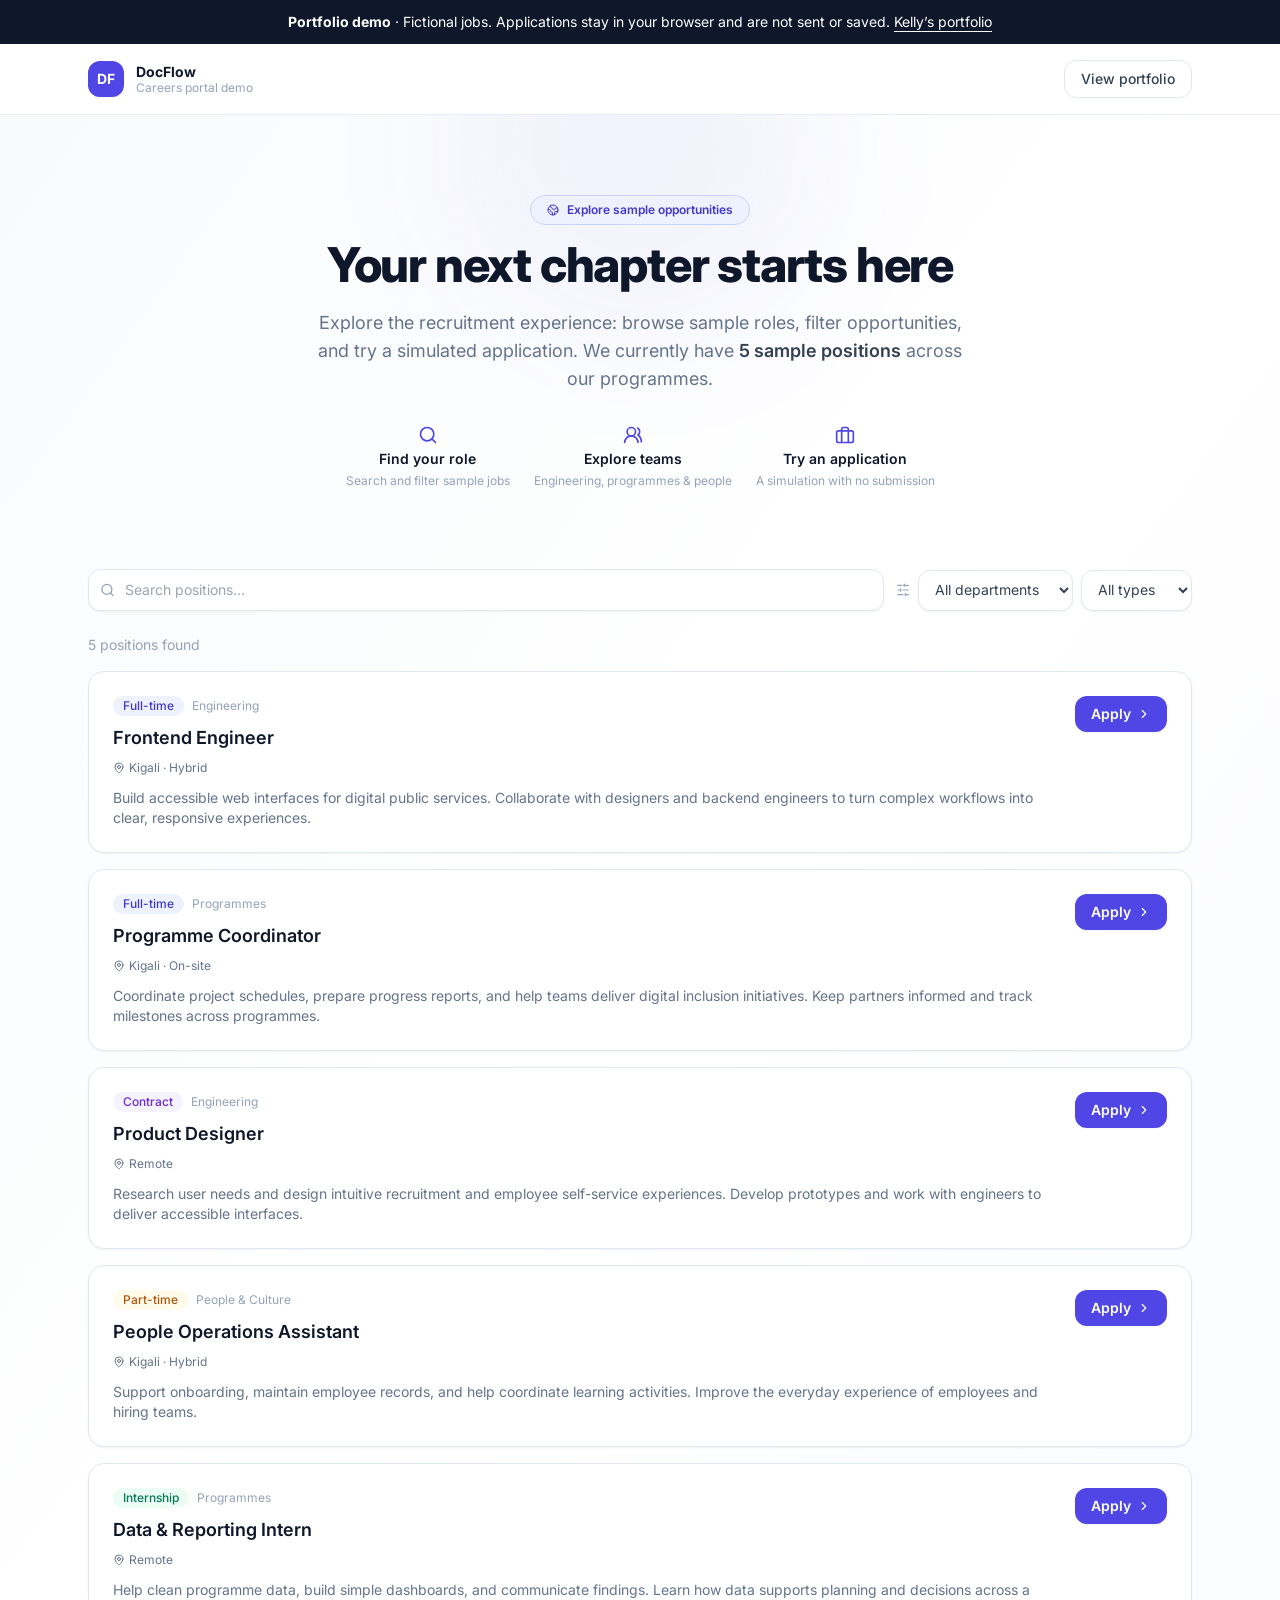
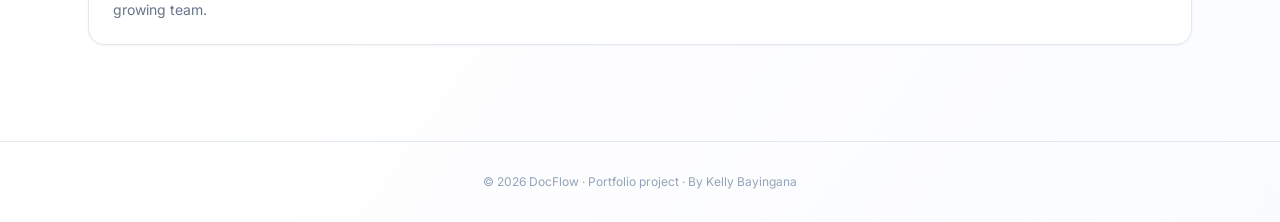
==== commit 8c724b97: "Revert "Publish interactive no-login DocFlow demo" This reverts commit ee5ad6de301a25877768ffba7b8e6" ====
--- a/demos/docflow/index.html
+++ b/demos/docflow/index.html
@@ -1,15 +1,25 @@
-<!DOCTYPE html>
+<!doctype html>
 <html lang="en">
   <head>
     <meta charset="UTF-8" />
-    <link rel="icon" type="image/svg+xml" href="./favicon.svg" />
     <meta name="viewport" content="width=device-width, initial-scale=1.0" />
-    <title>Smart Africa HR</title>
+    <meta name="description" content="A portfolio demo by Kelly Bayingana. Explore fictional jobs and try a simulated application." />
+    <meta name="robots" content="index, follow" />
+
+    <!-- Open Graph for social sharing -->
+    <meta property="og:type" content="website" />
+    <meta property="og:title" content="DocFlow Careers Demo | Kelly Bayingana" />
+    <meta property="og:description" content="Explore sample jobs and try a simulated application. No real vacancies or submissions." />
+
+    <title>DocFlow Careers Demo | Kelly Bayingana</title>
+
     <link rel="preconnect" href="https://fonts.googleapis.com" />
     <link rel="preconnect" href="https://fonts.gstatic.com" crossorigin />
-    <link href="https://fonts.googleapis.com/css2?family=Inter:wght@400;500;600;700&display=swap" rel="stylesheet" />
-    <script type="module" crossorigin src="./assets/index-BOc11xuz.js"></script>
-    <link rel="stylesheet" crossorigin href="./assets/index-jQndTuU3.css">
+    <link href="https://fonts.googleapis.com/css2?family=Inter:wght@300;400;500;600;700;800&display=swap" rel="stylesheet" />
+    <script type="module" crossorigin src="./assets/index-Dqf6gx4p.js"></script>
+    <link rel="modulepreload" crossorigin href="./assets/vendor-Ba-yN1cj.js">
+    <link rel="modulepreload" crossorigin href="./assets/icons-WJ3OxXAC.js">
+    <link rel="stylesheet" crossorigin href="./assets/index-CYFd_Edy.css">
   </head>
   <body>
     <div id="root"></div>
--- a/demos/docflow/assets/index-CYFd_Edy.css
+++ b/demos/docflow/assets/index-CYFd_Edy.css
@@ -0,0 +1 @@
+*,:before,:after{--tw-border-spacing-x: 0;--tw-border-spacing-y: 0;--tw-translate-x: 0;--tw-translate-y: 0;--tw-rotate: 0;--tw-skew-x: 0;--tw-skew-y: 0;--tw-scale-x: 1;--tw-scale-y: 1;--tw-pan-x: ;--tw-pan-y: ;--tw-pinch-zoom: ;--tw-scroll-snap-strictness: proximity;--tw-gradient-from-position: ;--tw-gradient-via-position: ;--tw-gradient-to-position: ;--tw-ordinal: ;--tw-slashed-zero: ;--tw-numeric-figure: ;--tw-numeric-spacing: ;--tw-numeric-fraction: ;--tw-ring-inset: ;--tw-ring-offset-width: 0px;--tw-ring-offset-color: #fff;--tw-ring-color: rgb(59 130 246 / .5);--tw-ring-offset-shadow: 0 0 #0000;--tw-ring-shadow: 0 0 #0000;--tw-shadow: 0 0 #0000;--tw-shadow-colored: 0 0 #0000;--tw-blur: ;--tw-brightness: ;--tw-contrast: ;--tw-grayscale: ;--tw-hue-rotate: ;--tw-invert: ;--tw-saturate: ;--tw-sepia: ;--tw-drop-shadow: ;--tw-backdrop-blur: ;--tw-backdrop-brightness: ;--tw-backdrop-contrast: ;--tw-backdrop-grayscale: ;--tw-backdrop-hue-rotate: ;--tw-backdrop-invert: ;--tw-backdrop-opacity: ;--tw-backdrop-saturate: ;--tw-backdrop-sepia: ;--tw-contain-size: ;--tw-contain-layout: ;--tw-contain-paint: ;--tw-contain-style: }::backdrop{--tw-border-spacing-x: 0;--tw-border-spacing-y: 0;--tw-translate-x: 0;--tw-translate-y: 0;--tw-rotate: 0;--tw-skew-x: 0;--tw-skew-y: 0;--tw-scale-x: 1;--tw-scale-y: 1;--tw-pan-x: ;--tw-pan-y: ;--tw-pinch-zoom: ;--tw-scroll-snap-strictness: proximity;--tw-gradient-from-position: ;--tw-gradient-via-position: ;--tw-gradient-to-position: ;--tw-ordinal: ;--tw-slashed-zero: ;--tw-numeric-figure: ;--tw-numeric-spacing: ;--tw-numeric-fraction: ;--tw-ring-inset: ;--tw-ring-offset-width: 0px;--tw-ring-offset-color: #fff;--tw-ring-color: rgb(59 130 246 / .5);--tw-ring-offset-shadow: 0 0 #0000;--tw-ring-shadow: 0 0 #0000;--tw-shadow: 0 0 #0000;--tw-shadow-colored: 0 0 #0000;--tw-blur: ;--tw-brightness: ;--tw-contrast: ;--tw-grayscale: ;--tw-hue-rotate: ;--tw-invert: ;--tw-saturate: ;--tw-sepia: ;--tw-drop-shadow: ;--tw-backdrop-blur: ;--tw-backdrop-brightness: ;--tw-backdrop-contrast: ;--tw-backdrop-grayscale: ;--tw-backdrop-hue-rotate: ;--tw-backdrop-invert: ;--tw-backdrop-opacity: ;--tw-backdrop-saturate: ;--tw-backdrop-sepia: ;--tw-contain-size: ;--tw-contain-layout: ;--tw-contain-paint: ;--tw-contain-style: }*,:before,:after{box-sizing:border-box;border-width:0;border-style:solid;border-color:#e5e7eb}:before,:after{--tw-content: ""}html,:host{line-height:1.5;-webkit-text-size-adjust:100%;-moz-tab-size:4;-o-tab-size:4;tab-size:4;font-family:Inter,system-ui,sans-serif;font-feature-settings:normal;font-variation-settings:normal;-webkit-tap-highlight-color:transparent}body{margin:0;line-height:inherit}hr{height:0;color:inherit;border-top-width:1px}abbr:where([title]){-webkit-text-decoration:underline dotted;text-decoration:underline dotted}h1,h2,h3,h4,h5,h6{font-size:inherit;font-weight:inherit}a{color:inherit;text-decoration:inherit}b,strong{font-weight:bolder}code,kbd,samp,pre{font-family:ui-monospace,SFMono-Regular,Menlo,Monaco,Consolas,Liberation Mono,Courier New,monospace;font-feature-settings:normal;font-variation-settings:normal;font-size:1em}small{font-size:80%}sub,sup{font-size:75%;line-height:0;position:relative;vertical-align:baseline}sub{bottom:-.25em}sup{top:-.5em}table{text-indent:0;border-color:inherit;border-collapse:collapse}button,input,optgroup,select,textarea{font-family:inherit;font-feature-settings:inherit;font-variation-settings:inherit;font-size:100%;font-weight:inherit;line-height:inherit;letter-spacing:inherit;color:inherit;margin:0;padding:0}button,select{text-transform:none}button,input:where([type=button]),input:where([type=reset]),input:where([type=submit]){-webkit-appearance:button;background-color:transparent;background-image:none}:-moz-focusring{outline:auto}:-moz-ui-invalid{box-shadow:none}progress{vertical-align:baseline}::-webkit-inner-spin-button,::-webkit-outer-spin-button{height:auto}[type=search]{-webkit-appearance:textfield;outline-offset:-2px}::-webkit-search-decoration{-webkit-appearance:none}::-webkit-file-upload-button{-webkit-appearance:button;font:inherit}summary{display:list-item}blockquote,dl,dd,h1,h2,h3,h4,h5,h6,hr,figure,p,pre{margin:0}fieldset{margin:0;padding:0}legend{padding:0}ol,ul,menu{list-style:none;margin:0;padding:0}dialog{padding:0}textarea{resize:vertical}input::-moz-placeholder,textarea::-moz-placeholder{opacity:1;color:#9ca3af}input::placeholder,textarea::placeholder{opacity:1;color:#9ca3af}button,[role=button]{cursor:pointer}:disabled{cursor:default}img,svg,video,canvas,audio,iframe,embed,object{display:block;vertical-align:middle}img,video{max-width:100%;height:auto}[hidden]:where(:not([hidden=until-found])){display:none}.pointer-events-none{pointer-events:none}.absolute{position:absolute}.relative{position:relative}.sticky{position:sticky}.inset-0{top:0;right:0;bottom:0;left:0}.-top-40{top:-10rem}.left-1\/2{left:50%}.left-3{left:.75rem}.top-0{top:0}.top-1\/2{top:50%}.top-24{top:6rem}.z-40{z-index:40}.mx-auto{margin-left:auto;margin-right:auto}.mb-1\.5{margin-bottom:.375rem}.mb-2{margin-bottom:.5rem}.mb-4{margin-bottom:1rem}.mb-6{margin-bottom:1.5rem}.ml-0\.5{margin-left:.125rem}.mt-0\.5{margin-top:.125rem}.mt-1{margin-top:.25rem}.mt-2{margin-top:.5rem}.mt-3{margin-top:.75rem}.mt-4{margin-top:1rem}.mt-5{margin-top:1.25rem}.mt-6{margin-top:1.5rem}.mt-8{margin-top:2rem}.line-clamp-2{overflow:hidden;display:-webkit-box;-webkit-box-orient:vertical;-webkit-line-clamp:2}.line-clamp-6{overflow:hidden;display:-webkit-box;-webkit-box-orient:vertical;-webkit-line-clamp:6}.block{display:block}.flex{display:flex}.inline-flex{display:inline-flex}.grid{display:grid}.hidden{display:none}.h-12{height:3rem}.h-20{height:5rem}.h-32{height:8rem}.h-4{height:1rem}.h-7{height:1.75rem}.h-8{height:2rem}.h-9{height:2.25rem}.h-96{height:24rem}.min-h-\[120px\]{min-height:120px}.min-h-screen{min-height:100vh}.w-12{width:3rem}.w-20{width:5rem}.w-4{width:1rem}.w-7{width:1.75rem}.w-8{width:2rem}.w-9{width:2.25rem}.w-96{width:24rem}.w-full{width:100%}.min-w-0{min-width:0px}.max-w-2xl{max-width:42rem}.max-w-3xl{max-width:48rem}.max-w-4xl{max-width:56rem}.max-w-6xl{max-width:72rem}.max-w-md{max-width:28rem}.flex-1{flex:1 1 0%}.shrink-0{flex-shrink:0}.-translate-x-1\/2{--tw-translate-x: -50%;transform:translate(var(--tw-translate-x),var(--tw-translate-y)) rotate(var(--tw-rotate)) skew(var(--tw-skew-x)) skewY(var(--tw-skew-y)) scaleX(var(--tw-scale-x)) scaleY(var(--tw-scale-y))}.-translate-y-1\/2{--tw-translate-y: -50%;transform:translate(var(--tw-translate-x),var(--tw-translate-y)) rotate(var(--tw-rotate)) skew(var(--tw-skew-x)) skewY(var(--tw-skew-y)) scaleX(var(--tw-scale-x)) scaleY(var(--tw-scale-y))}@keyframes fadeIn{0%{opacity:0}to{opacity:1}}.animate-fade-in{animation:fadeIn .2s ease-out}@keyframes skeleton{0%,to{opacity:1}50%{opacity:.4}}.animate-skeleton{animation:skeleton 1.5s ease-in-out infinite}@keyframes spin{to{transform:rotate(360deg)}}.animate-spin{animation:spin 1s linear infinite}.cursor-pointer{cursor:pointer}.resize-none{resize:none}.flex-col{flex-direction:column}.flex-wrap{flex-wrap:wrap}.items-start{align-items:flex-start}.items-center{align-items:center}.justify-center{justify-content:center}.justify-between{justify-content:space-between}.gap-1{gap:.25rem}.gap-1\.5{gap:.375rem}.gap-2{gap:.5rem}.gap-3{gap:.75rem}.gap-4{gap:1rem}.gap-6{gap:1.5rem}.gap-8{gap:2rem}.gap-x-4{-moz-column-gap:1rem;column-gap:1rem}.gap-y-1{row-gap:.25rem}.space-y-2>:not([hidden])~:not([hidden]){--tw-space-y-reverse: 0;margin-top:calc(.5rem * calc(1 - var(--tw-space-y-reverse)));margin-bottom:calc(.5rem * var(--tw-space-y-reverse))}.space-y-4>:not([hidden])~:not([hidden]){--tw-space-y-reverse: 0;margin-top:calc(1rem * calc(1 - var(--tw-space-y-reverse)));margin-bottom:calc(1rem * var(--tw-space-y-reverse))}.space-y-8>:not([hidden])~:not([hidden]){--tw-space-y-reverse: 0;margin-top:calc(2rem * calc(1 - var(--tw-space-y-reverse)));margin-bottom:calc(2rem * var(--tw-space-y-reverse))}.overflow-hidden{overflow:hidden}.rounded{border-radius:.25rem}.rounded-2xl{border-radius:1rem}.rounded-full{border-radius:9999px}.rounded-lg{border-radius:.5rem}.rounded-xl{border-radius:.75rem}.border{border-width:1px}.border-2{border-width:2px}.border-b{border-bottom-width:1px}.border-t{border-top-width:1px}.border-dashed{border-style:dashed}.border-emerald-400{--tw-border-opacity: 1;border-color:rgb(52 211 153 / var(--tw-border-opacity, 1))}.border-primary-200{--tw-border-opacity: 1;border-color:rgb(199 210 254 / var(--tw-border-opacity, 1))}.border-primary-400{--tw-border-opacity: 1;border-color:rgb(129 140 248 / var(--tw-border-opacity, 1))}.border-primary-600{--tw-border-opacity: 1;border-color:rgb(79 70 229 / var(--tw-border-opacity, 1))}.border-slate-100{--tw-border-opacity: 1;border-color:rgb(241 245 249 / var(--tw-border-opacity, 1))}.border-slate-200{--tw-border-opacity: 1;border-color:rgb(226 232 240 / var(--tw-border-opacity, 1))}.border-slate-200\/80{border-color:#e2e8f0cc}.border-slate-300{--tw-border-opacity: 1;border-color:rgb(203 213 225 / var(--tw-border-opacity, 1))}.border-white\/30{border-color:#ffffff4d}.border-t-transparent{border-top-color:transparent}.border-t-white{--tw-border-opacity: 1;border-top-color:rgb(255 255 255 / var(--tw-border-opacity, 1))}.bg-amber-50{--tw-bg-opacity: 1;background-color:rgb(255 251 235 / var(--tw-bg-opacity, 1))}.bg-emerald-100{--tw-bg-opacity: 1;background-color:rgb(209 250 229 / var(--tw-bg-opacity, 1))}.bg-emerald-50{--tw-bg-opacity: 1;background-color:rgb(236 253 245 / var(--tw-bg-opacity, 1))}.bg-primary-50{--tw-bg-opacity: 1;background-color:rgb(238 242 255 / var(--tw-bg-opacity, 1))}.bg-primary-600{--tw-bg-opacity: 1;background-color:rgb(79 70 229 / var(--tw-bg-opacity, 1))}.bg-primary-600\/5{background-color:#4f46e50d}.bg-rose-50{--tw-bg-opacity: 1;background-color:rgb(255 241 242 / var(--tw-bg-opacity, 1))}.bg-slate-100{--tw-bg-opacity: 1;background-color:rgb(241 245 249 / var(--tw-bg-opacity, 1))}.bg-slate-50{--tw-bg-opacity: 1;background-color:rgb(248 250 252 / var(--tw-bg-opacity, 1))}.bg-slate-900{--tw-bg-opacity: 1;background-color:rgb(15 23 42 / var(--tw-bg-opacity, 1))}.bg-violet-50{--tw-bg-opacity: 1;background-color:rgb(245 243 255 / var(--tw-bg-opacity, 1))}.bg-white{--tw-bg-opacity: 1;background-color:rgb(255 255 255 / var(--tw-bg-opacity, 1))}.bg-white\/90{background-color:#ffffffe6}.bg-gradient-to-br{background-image:linear-gradient(to bottom right,var(--tw-gradient-stops))}.from-slate-50{--tw-gradient-from: #f8fafc var(--tw-gradient-from-position);--tw-gradient-to: rgb(248 250 252 / 0) var(--tw-gradient-to-position);--tw-gradient-stops: var(--tw-gradient-from), var(--tw-gradient-to)}.via-white{--tw-gradient-to: rgb(255 255 255 / 0) var(--tw-gradient-to-position);--tw-gradient-stops: var(--tw-gradient-from), #fff var(--tw-gradient-via-position), var(--tw-gradient-to)}.to-primary-50\/30{--tw-gradient-to: rgb(238 242 255 / .3) var(--tw-gradient-to-position)}.p-4{padding:1rem}.p-6{padding:1.5rem}.p-8{padding:2rem}.px-2\.5{padding-left:.625rem;padding-right:.625rem}.px-3{padding-left:.75rem;padding-right:.75rem}.px-3\.5{padding-left:.875rem;padding-right:.875rem}.px-4{padding-left:1rem;padding-right:1rem}.px-6{padding-left:1.5rem;padding-right:1.5rem}.px-8{padding-left:2rem;padding-right:2rem}.py-0\.5{padding-top:.125rem;padding-bottom:.125rem}.py-1\.5{padding-top:.375rem;padding-bottom:.375rem}.py-10{padding-top:2.5rem;padding-bottom:2.5rem}.py-2{padding-top:.5rem;padding-bottom:.5rem}.py-2\.5{padding-top:.625rem;padding-bottom:.625rem}.py-20{padding-top:5rem;padding-bottom:5rem}.py-24{padding-top:6rem;padding-bottom:6rem}.py-3{padding-top:.75rem;padding-bottom:.75rem}.py-4{padding-top:1rem;padding-bottom:1rem}.py-8{padding-top:2rem;padding-bottom:2rem}.pb-24{padding-bottom:6rem}.pl-9{padding-left:2.25rem}.pr-3\.5{padding-right:.875rem}.pr-4{padding-right:1rem}.pt-2{padding-top:.5rem}.pt-4{padding-top:1rem}.text-center{text-align:center}.text-2xl{font-size:1.5rem;line-height:2rem}.text-4xl{font-size:2.25rem;line-height:2.5rem}.text-lg{font-size:1.125rem;line-height:1.75rem}.text-sm{font-size:.875rem;line-height:1.25rem}.text-xl{font-size:1.25rem;line-height:1.75rem}.text-xs{font-size:.75rem;line-height:1rem}.font-bold{font-weight:700}.font-extrabold{font-weight:800}.font-medium{font-weight:500}.font-normal{font-weight:400}.font-semibold{font-weight:600}.uppercase{text-transform:uppercase}.leading-relaxed{line-height:1.625}.leading-snug{line-height:1.375}.leading-tight{line-height:1.25}.tracking-tight{letter-spacing:-.025em}.tracking-wide{letter-spacing:.025em}.text-amber-600{--tw-text-opacity: 1;color:rgb(217 119 6 / var(--tw-text-opacity, 1))}.text-amber-700{--tw-text-opacity: 1;color:rgb(180 83 9 / var(--tw-text-opacity, 1))}.text-emerald-600{--tw-text-opacity: 1;color:rgb(5 150 105 / var(--tw-text-opacity, 1))}.text-emerald-700{--tw-text-opacity: 1;color:rgb(4 120 87 / var(--tw-text-opacity, 1))}.text-primary-600{--tw-text-opacity: 1;color:rgb(79 70 229 / var(--tw-text-opacity, 1))}.text-primary-700{--tw-text-opacity: 1;color:rgb(67 56 202 / var(--tw-text-opacity, 1))}.text-rose-500{--tw-text-opacity: 1;color:rgb(244 63 94 / var(--tw-text-opacity, 1))}.text-rose-600{--tw-text-opacity: 1;color:rgb(225 29 72 / var(--tw-text-opacity, 1))}.text-rose-700{--tw-text-opacity: 1;color:rgb(190 18 60 / var(--tw-text-opacity, 1))}.text-slate-200{--tw-text-opacity: 1;color:rgb(226 232 240 / var(--tw-text-opacity, 1))}.text-slate-300{--tw-text-opacity: 1;color:rgb(203 213 225 / var(--tw-text-opacity, 1))}.text-slate-400{--tw-text-opacity: 1;color:rgb(148 163 184 / var(--tw-text-opacity, 1))}.text-slate-500{--tw-text-opacity: 1;color:rgb(100 116 139 / var(--tw-text-opacity, 1))}.text-slate-600{--tw-text-opacity: 1;color:rgb(71 85 105 / var(--tw-text-opacity, 1))}.text-slate-700{--tw-text-opacity: 1;color:rgb(51 65 85 / var(--tw-text-opacity, 1))}.text-slate-800{--tw-text-opacity: 1;color:rgb(30 41 59 / var(--tw-text-opacity, 1))}.text-slate-900{--tw-text-opacity: 1;color:rgb(15 23 42 / var(--tw-text-opacity, 1))}.text-violet-600{--tw-text-opacity: 1;color:rgb(124 58 237 / var(--tw-text-opacity, 1))}.text-violet-700{--tw-text-opacity: 1;color:rgb(109 40 217 / var(--tw-text-opacity, 1))}.text-white{--tw-text-opacity: 1;color:rgb(255 255 255 / var(--tw-text-opacity, 1))}.underline{text-decoration-line:underline}.underline-offset-4{text-underline-offset:4px}.opacity-0{opacity:0}.shadow-sm{--tw-shadow: 0 1px 2px 0 rgb(0 0 0 / .05);--tw-shadow-colored: 0 1px 2px 0 var(--tw-shadow-color);box-shadow:var(--tw-ring-offset-shadow, 0 0 #0000),var(--tw-ring-shadow, 0 0 #0000),var(--tw-shadow)}.outline-none{outline:2px solid transparent;outline-offset:2px}.blur-3xl{--tw-blur: blur(64px);filter:var(--tw-blur) var(--tw-brightness) var(--tw-contrast) var(--tw-grayscale) var(--tw-hue-rotate) var(--tw-invert) var(--tw-saturate) var(--tw-sepia) var(--tw-drop-shadow)}.filter{filter:var(--tw-blur) var(--tw-brightness) var(--tw-contrast) var(--tw-grayscale) var(--tw-hue-rotate) var(--tw-invert) var(--tw-saturate) var(--tw-sepia) var(--tw-drop-shadow)}.backdrop-blur-md{--tw-backdrop-blur: blur(12px);-webkit-backdrop-filter:var(--tw-backdrop-blur) var(--tw-backdrop-brightness) var(--tw-backdrop-contrast) var(--tw-backdrop-grayscale) var(--tw-backdrop-hue-rotate) var(--tw-backdrop-invert) var(--tw-backdrop-opacity) var(--tw-backdrop-saturate) var(--tw-backdrop-sepia);backdrop-filter:var(--tw-backdrop-blur) var(--tw-backdrop-brightness) var(--tw-backdrop-contrast) var(--tw-backdrop-grayscale) var(--tw-backdrop-hue-rotate) var(--tw-backdrop-invert) var(--tw-backdrop-opacity) var(--tw-backdrop-saturate) var(--tw-backdrop-sepia)}.transition-all{transition-property:all;transition-timing-function:cubic-bezier(.4,0,.2,1);transition-duration:.15s}.transition-colors{transition-property:color,background-color,border-color,text-decoration-color,fill,stroke;transition-timing-function:cubic-bezier(.4,0,.2,1);transition-duration:.15s}.duration-200{transition-duration:.2s}html{font-family:Inter,system-ui,sans-serif;-webkit-font-smoothing:antialiased}*{transition-property:color,background-color,border-color,box-shadow;transition-timing-function:cubic-bezier(.4,0,.2,1);transition-duration:.15s}.hover\:border-primary-200:hover{--tw-border-opacity: 1;border-color:rgb(199 210 254 / var(--tw-border-opacity, 1))}.hover\:border-primary-300:hover{--tw-border-opacity: 1;border-color:rgb(165 180 252 / var(--tw-border-opacity, 1))}.hover\:border-slate-300:hover{--tw-border-opacity: 1;border-color:rgb(203 213 225 / var(--tw-border-opacity, 1))}.hover\:bg-primary-700:hover{--tw-bg-opacity: 1;background-color:rgb(67 56 202 / var(--tw-bg-opacity, 1))}.hover\:bg-slate-50:hover{--tw-bg-opacity: 1;background-color:rgb(248 250 252 / var(--tw-bg-opacity, 1))}.hover\:text-primary-600:hover{--tw-text-opacity: 1;color:rgb(79 70 229 / var(--tw-text-opacity, 1))}.hover\:text-slate-700:hover{--tw-text-opacity: 1;color:rgb(51 65 85 / var(--tw-text-opacity, 1))}.hover\:underline:hover{text-decoration-line:underline}.hover\:shadow-lg:hover{--tw-shadow: 0 10px 15px -3px rgb(0 0 0 / .1), 0 4px 6px -4px rgb(0 0 0 / .1);--tw-shadow-colored: 0 10px 15px -3px var(--tw-shadow-color), 0 4px 6px -4px var(--tw-shadow-color);box-shadow:var(--tw-ring-offset-shadow, 0 0 #0000),var(--tw-ring-shadow, 0 0 #0000),var(--tw-shadow)}.hover\:shadow-md:hover{--tw-shadow: 0 4px 6px -1px rgb(0 0 0 / .1), 0 2px 4px -2px rgb(0 0 0 / .1);--tw-shadow-colored: 0 4px 6px -1px var(--tw-shadow-color), 0 2px 4px -2px var(--tw-shadow-color);box-shadow:var(--tw-ring-offset-shadow, 0 0 #0000),var(--tw-ring-shadow, 0 0 #0000),var(--tw-shadow)}.focus\:border-primary-400:focus{--tw-border-opacity: 1;border-color:rgb(129 140 248 / var(--tw-border-opacity, 1))}.focus\:outline-none:focus{outline:2px solid transparent;outline-offset:2px}.focus\:ring-2:focus{--tw-ring-offset-shadow: var(--tw-ring-inset) 0 0 0 var(--tw-ring-offset-width) var(--tw-ring-offset-color);--tw-ring-shadow: var(--tw-ring-inset) 0 0 0 calc(2px + var(--tw-ring-offset-width)) var(--tw-ring-color);box-shadow:var(--tw-ring-offset-shadow),var(--tw-ring-shadow),var(--tw-shadow, 0 0 #0000)}.focus\:ring-primary-100:focus{--tw-ring-opacity: 1;--tw-ring-color: rgb(224 231 255 / var(--tw-ring-opacity, 1))}.focus\:ring-primary-500:focus{--tw-ring-opacity: 1;--tw-ring-color: rgb(99 102 241 / var(--tw-ring-opacity, 1))}.active\:scale-95:active{--tw-scale-x: .95;--tw-scale-y: .95;transform:translate(var(--tw-translate-x),var(--tw-translate-y)) rotate(var(--tw-rotate)) skew(var(--tw-skew-x)) skewY(var(--tw-skew-y)) scaleX(var(--tw-scale-x)) scaleY(var(--tw-scale-y))}.disabled\:cursor-not-allowed:disabled{cursor:not-allowed}.disabled\:opacity-50:disabled{opacity:.5}.group:hover .group-hover\:text-primary-700{--tw-text-opacity: 1;color:rgb(67 56 202 / var(--tw-text-opacity, 1))}@media (min-width: 640px){.sm\:block{display:block}.sm\:grid-cols-2{grid-template-columns:repeat(2,minmax(0,1fr))}.sm\:flex-row{flex-direction:row}.sm\:items-center{align-items:center}.sm\:text-5xl{font-size:3rem;line-height:1}}@media (min-width: 1024px){.lg\:col-span-1{grid-column:span 1 / span 1}.lg\:col-span-2{grid-column:span 2 / span 2}.lg\:grid-cols-3{grid-template-columns:repeat(3,minmax(0,1fr))}}
